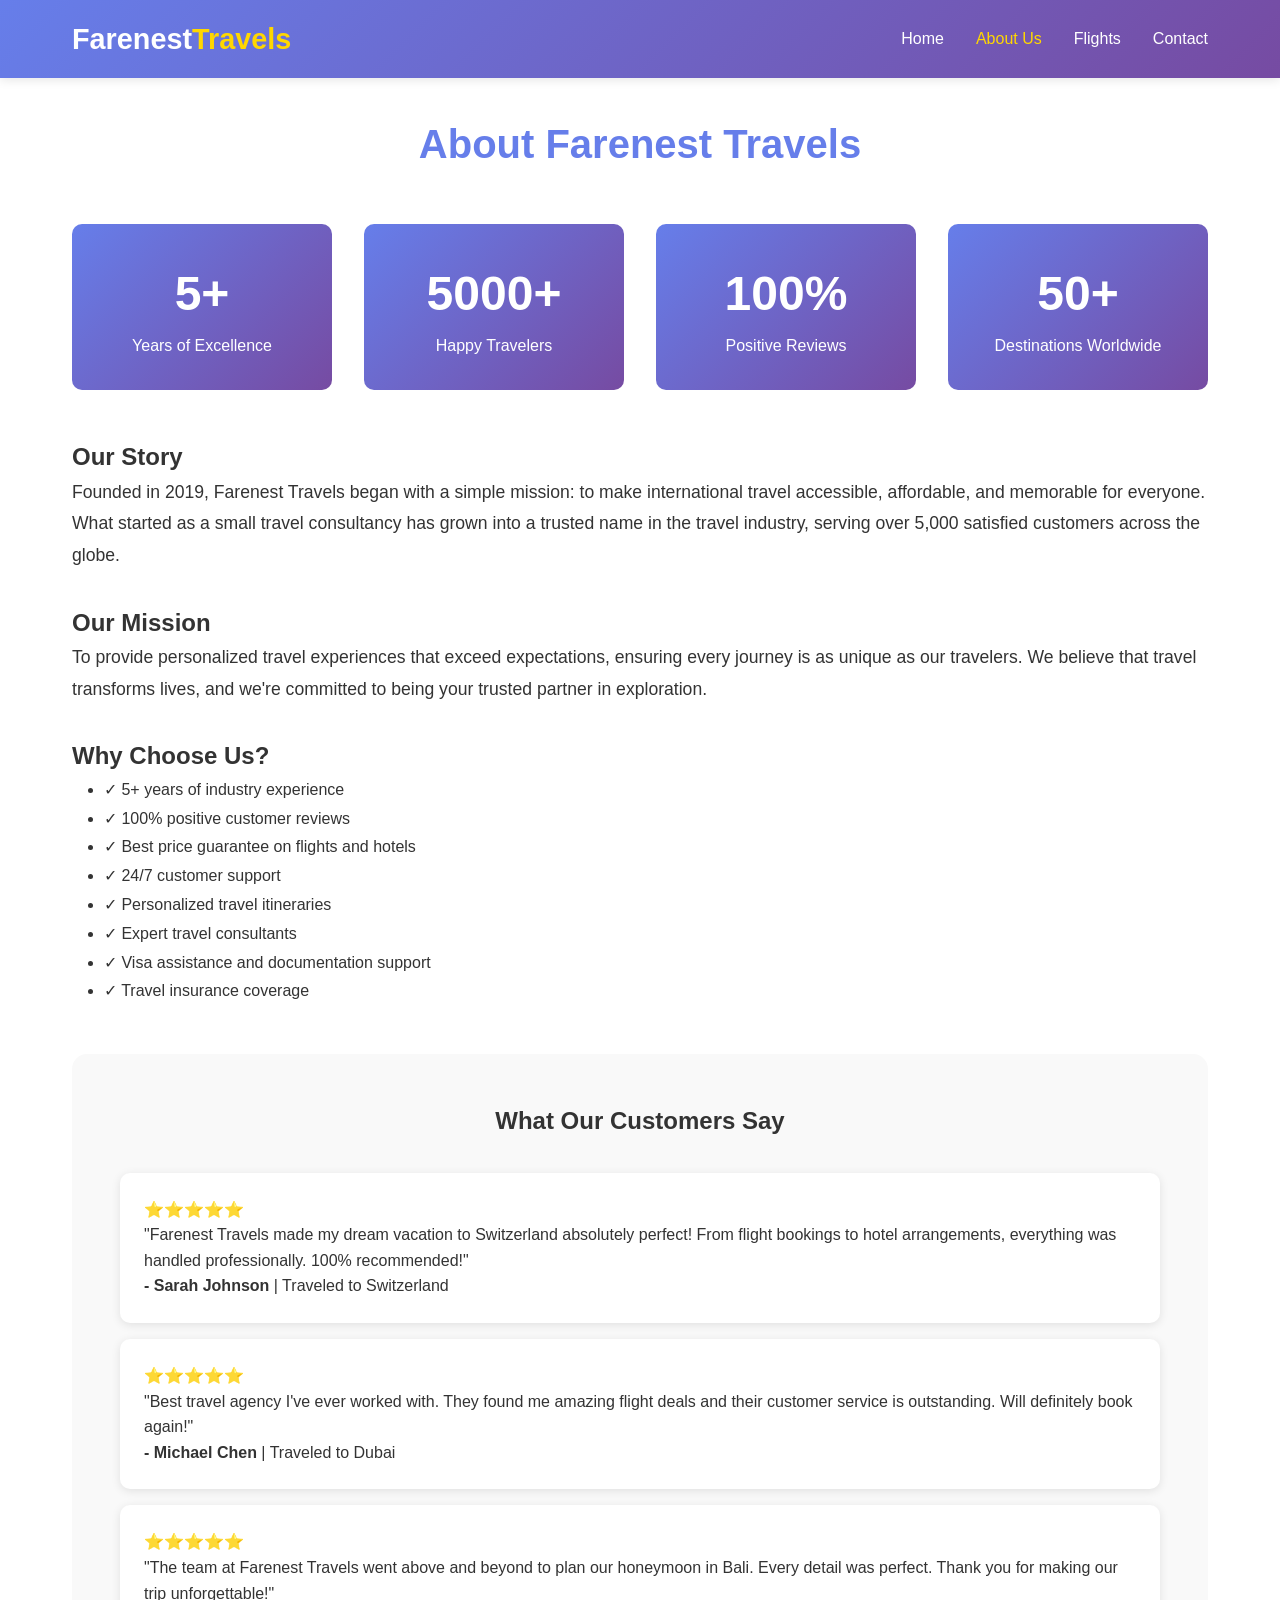
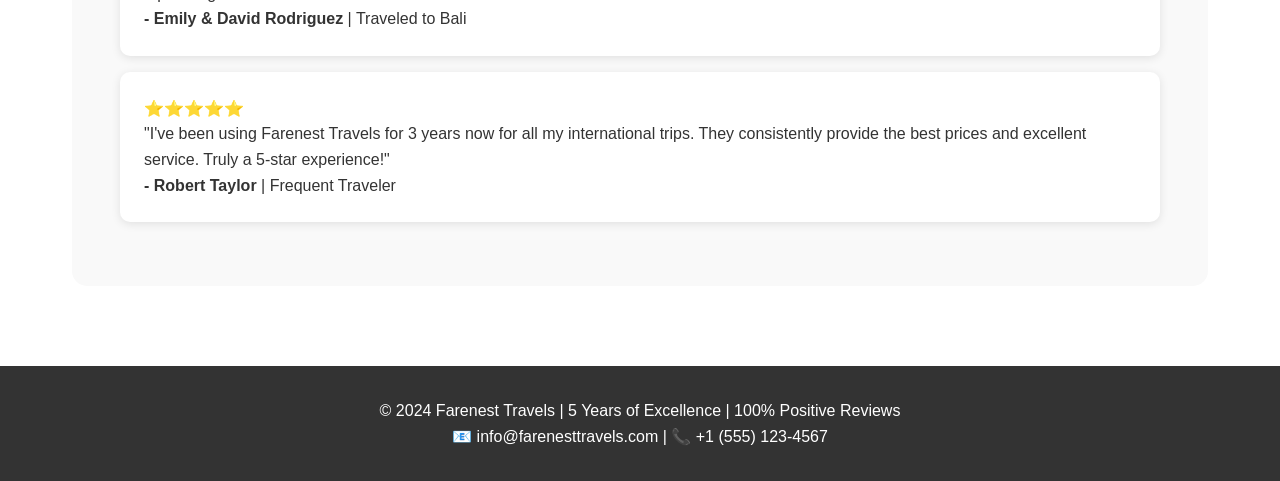
==== about.html @ e2a4bdfa "Add files via upload" ====
<!DOCTYPE html>
<html lang="en">
<head>
    <meta charset="UTF-8">
    <meta name="viewport" content="width=device-width, initial-scale=1.0">
    <title>About Us - Farenest Travels | 5 Years of Excellence</title>
    <link rel="stylesheet" href="style.css">
</head>
<body>
    <nav class="navbar">
        <div class="nav-container">
            <div class="logo">Farenest<span>Travels</span></div>
            <ul class="nav-links">
                <li><a href="index.html">Home</a></li>
                <li><a href="about.html" class="active">About Us</a></li>
                <li><a href="flights.html">Flights</a></li>
                <li><a href="contact.html">Contact</a></li>
            </ul>
        </div>
    </nav>

    <main>
        <section class="about-section">
            <h1 class="section-title">About Farenest Travels</h1>
            
            <div class="stats">
                <div class="stat-card">
                    <div class="stat-number">5+</div>
                    <div>Years of Excellence</div>
                </div>
                <div class="stat-card">
                    <div class="stat-number">5000+</div>
                    <div>Happy Travelers</div>
                </div>
                <div class="stat-card">
                    <div class="stat-number">100%</div>
                    <div>Positive Reviews</div>
                </div>
                <div class="stat-card">
                    <div class="stat-number">50+</div>
                    <div>Destinations Worldwide</div>
                </div>
            </div>

            <div style="margin: 3rem 0;">
                <h2>Our Story</h2>
                <p style="font-size: 1.1rem; line-height: 1.8;">Founded in 2019, Farenest Travels began with a simple mission: to make international travel accessible, affordable, and memorable for everyone. What started as a small travel consultancy has grown into a trusted name in the travel industry, serving over 5,000 satisfied customers across the globe.</p>
                
                <h2 style="margin-top: 2rem;">Our Mission</h2>
                <p style="font-size: 1.1rem; line-height: 1.8;">To provide personalized travel experiences that exceed expectations, ensuring every journey is as unique as our travelers. We believe that travel transforms lives, and we're committed to being your trusted partner in exploration.</p>
                
                <h2 style="margin-top: 2rem;">Why Choose Us?</h2>
                <ul style="margin-left: 2rem; line-height: 1.8;">
                    <li>✓ 5+ years of industry experience</li>
                    <li>✓ 100% positive customer reviews</li>
                    <li>✓ Best price guarantee on flights and hotels</li>
                    <li>✓ 24/7 customer support</li>
                    <li>✓ Personalized travel itineraries</li>
                    <li>✓ Expert travel consultants</li>
                    <li>✓ Visa assistance and documentation support</li>
                    <li>✓ Travel insurance coverage</li>
                </ul>
            </div>

            <div class="reviews">
                <h2 style="text-align: center; margin-bottom: 2rem;">What Our Customers Say</h2>
                <div class="review-card">
                    <p>⭐⭐⭐⭐⭐</p>
                    <p>"Farenest Travels made my dream vacation to Switzerland absolutely perfect! From flight bookings to hotel arrangements, everything was handled professionally. 100% recommended!"</p>
                    <p><strong>- Sarah Johnson</strong> | Traveled to Switzerland</p>
                </div>
                <div class="review-card">
                    <p>⭐⭐⭐⭐⭐</p>
                    <p>"Best travel agency I've ever worked with. They found me amazing flight deals and their customer service is outstanding. Will definitely book again!"</p>
                    <p><strong>- Michael Chen</strong> | Traveled to Dubai</p>
                </div>
                <div class="review-card">
                    <p>⭐⭐⭐⭐⭐</p>
                    <p>"The team at Farenest Travels went above and beyond to plan our honeymoon in Bali. Every detail was perfect. Thank you for making our trip unforgettable!"</p>
                    <p><strong>- Emily & David Rodriguez</strong> | Traveled to Bali</p>
                </div>
                <div class="review-card">
                    <p>⭐⭐⭐⭐⭐</p>
                    <p>"I've been using Farenest Travels for 3 years now for all my international trips. They consistently provide the best prices and excellent service. Truly a 5-star experience!"</p>
                    <p><strong>- Robert Taylor</strong> | Frequent Traveler</p>
                </div>
            </div>
        </section>
    </main>

    <footer>
        <p>&copy; 2024 Farenest Travels | 5 Years of Excellence | 100% Positive Reviews</p>
        <p>📧 info@farenesttravels.com | 📞 +1 (555) 123-4567</p>
    </footer>
</body>
</html>
---- style.css ----
* {
    margin: 0;
    padding: 0;
    box-sizing: border-box;
}

body {
    font-family: 'Segoe UI', Tahoma, Geneva, Verdana, sans-serif;
    line-height: 1.6;
    color: #333;
}

/* Navigation Bar */
.navbar {
    background: linear-gradient(135deg, #667eea 0%, #764ba2 100%);
    padding: 1rem 0;
    position: fixed;
    width: 100%;
    top: 0;
    z-index: 1000;
    box-shadow: 0 2px 10px rgba(0,0,0,0.1);
}

.nav-container {
    max-width: 1200px;
    margin: 0 auto;
    display: flex;
    justify-content: space-between;
    align-items: center;
    padding: 0 2rem;
}

.logo {
    font-size: 1.8rem;
    font-weight: bold;
    color: white;
}

.logo span {
    color: #ffd700;
}

.nav-links {
    display: flex;
    list-style: none;
    gap: 2rem;
}

.nav-links a {
    color: white;
    text-decoration: none;
    font-weight: 500;
    transition: color 0.3s;
}

.nav-links a:hover, .nav-links a.active {
    color: #ffd700;
}

/* Main Content - Add padding for fixed navbar */
main {
    margin-top: 80px;
    min-height: calc(100vh - 80px);
}

/* Buttons */
.btn {
    display: inline-block;
    padding: 0.8rem 1.5rem;
    background: #ffd700;
    color: #333;
    text-decoration: none;
    border-radius: 50px;
    transition: all 0.3s;
    border: none;
    cursor: pointer;
    font-weight: bold;
}

.btn:hover {
    transform: translateY(-3px);
    box-shadow: 0 5px 15px rgba(0,0,0,0.2);
}

.btn-primary {
    background: linear-gradient(135deg, #667eea 0%, #764ba2 100%);
    color: white;
}

/* Hero Section */
.hero {
    height: 500px;
    background: linear-gradient(rgba(0,0,0,0.5), rgba(0,0,0,0.5)), url('https://images.unsplash.com/photo-1469854523086-cc02fe5d8800?ixlib=rb-1.2.1&auto=format&fit=crop&w=1950&q=80');
    background-size: cover;
    background-position: center;
    display: flex;
    align-items: center;
    justify-content: center;
    text-align: center;
    color: white;
}

.hero-content h1 {
    font-size: 3rem;
    margin-bottom: 1rem;
}

.hero-content p {
    font-size: 1.2rem;
    margin-bottom: 2rem;
}

/* Section Titles */
.section-title {
    text-align: center;
    font-size: 2.5rem;
    margin-bottom: 3rem;
    color: #667eea;
}

/* Services Grid */
.services {
    padding: 4rem 2rem;
    max-width: 1200px;
    margin: 0 auto;
}

.services-grid {
    display: grid;
    grid-template-columns: repeat(auto-fit, minmax(250px, 1fr));
    gap: 2rem;
}

.service-card {
    text-align: center;
    padding: 2rem;
    border-radius: 10px;
    box-shadow: 0 5px 20px rgba(0,0,0,0.1);
    transition: transform 0.3s;
}

.service-card:hover {
    transform: translateY(-10px);
}

.service-icon {
    font-size: 3rem;
    margin-bottom: 1rem;
}

.service-card h3 {
    margin-bottom: 1rem;
    color: #764ba2;
}

/* Flight Search Section */
.flight-search {
    background: #f0f0f0;
    padding: 3rem;
    border-radius: 15px;
    margin: 2rem auto;
    max-width: 1000px;
}

.search-form {
    display: grid;
    grid-template-columns: repeat(auto-fit, minmax(200px, 1fr));
    gap: 1rem;
    margin-top: 2rem;
}

.search-form input, .search-form select {
    padding: 0.8rem;
    border: 1px solid #ddd;
    border-radius: 5px;
    font-size: 1rem;
}

/* About Page */
.about-section {
    max-width: 1200px;
    margin: 0 auto;
    padding: 2rem;
}

.stats {
    display: grid;
    grid-template-columns: repeat(auto-fit, minmax(200px, 1fr));
    gap: 2rem;
    margin: 3rem 0;
    text-align: center;
}

.stat-card {
    background: linear-gradient(135deg, #667eea 0%, #764ba2 100%);
    color: white;
    padding: 2rem;
    border-radius: 10px;
}

.stat-number {
    font-size: 3rem;
    font-weight: bold;
}

.reviews {
    background: #f9f9f9;
    padding: 3rem;
    border-radius: 15px;
    margin-top: 3rem;
}

.review-card {
    background: white;
    padding: 1.5rem;
    margin: 1rem 0;
    border-radius: 10px;
    box-shadow: 0 2px 10px rgba(0,0,0,0.1);
}

/* Flights Page */
.flight-results {
    max-width: 1200px;
    margin: 2rem auto;
    padding: 2rem;
}

.flight-card {
    background: white;
    border: 1px solid #ddd;
    border-radius: 10px;
    padding: 1.5rem;
    margin: 1rem 0;
    display: flex;
    justify-content: space-between;
    align-items: center;
    flex-wrap: wrap;
    transition: transform 0.3s;
}

.flight-card:hover {
    transform: translateX(5px);
    box-shadow: 0 5px 15px rgba(0,0,0,0.1);
}

.flight-info {
    flex: 1;
}

.flight-price {
    font-size: 1.5rem;
    color: #667eea;
    font-weight: bold;
}

.book-btn {
    background: #28a745;
    color: white;
    padding: 0.5rem 1.5rem;
    border: none;
    border-radius: 5px;
    cursor: pointer;
}

.book-btn:hover {
    background: #218838;
}

/* Contact Page */
.contact-section {
    max-width: 1200px;
    margin: 0 auto;
    padding: 2rem;
    display: grid;
    grid-template-columns: 1fr 1fr;
    gap: 3rem;
}

.contact-info {
    background: linear-gradient(135deg, #667eea 0%, #764ba2 100%);
    color: white;
    padding: 2rem;
    border-radius: 10px;
}

.contact-details p {
    margin: 1rem 0;
}

.contact-form input, 
.contact-form textarea,
.inquiry-form input,
.inquiry-form textarea {
    width: 100%;
    padding: 1rem;
    margin-bottom: 1rem;
    border: 1px solid #ddd;
    border-radius: 5px;
    font-family: inherit;
}

.contact-form textarea,
.inquiry-form textarea {
    height: 120px;
}

/* Inquiry Section */
.inquiry-section {
    max-width: 1200px;
    margin: 2rem auto;
    padding: 2rem;
    background: #f9f9f9;
    border-radius: 15px;
}

.inquiry-form {
    max-width: 600px;
    margin: 0 auto;
}

/* Footer */
footer {
    background: #333;
    color: white;
    text-align: center;
    padding: 2rem;
    margin-top: 3rem;
}

/* Success Message */
.success-message {
    background: #d4edda;
    color: #155724;
    padding: 1rem;
    border-radius: 5px;
    margin-top: 1rem;
    text-align: center;
}

/* Responsive */
@media (max-width: 768px) {
    .nav-links {
        display: none;
    }
    
    .hero-content h1 {
        font-size: 2rem;
    }
    
    .contact-section {
        grid-template-columns: 1fr;
    }
    
    .flight-card {
        flex-direction: column;
        text-align: center;
        gap: 1rem;
    }
}
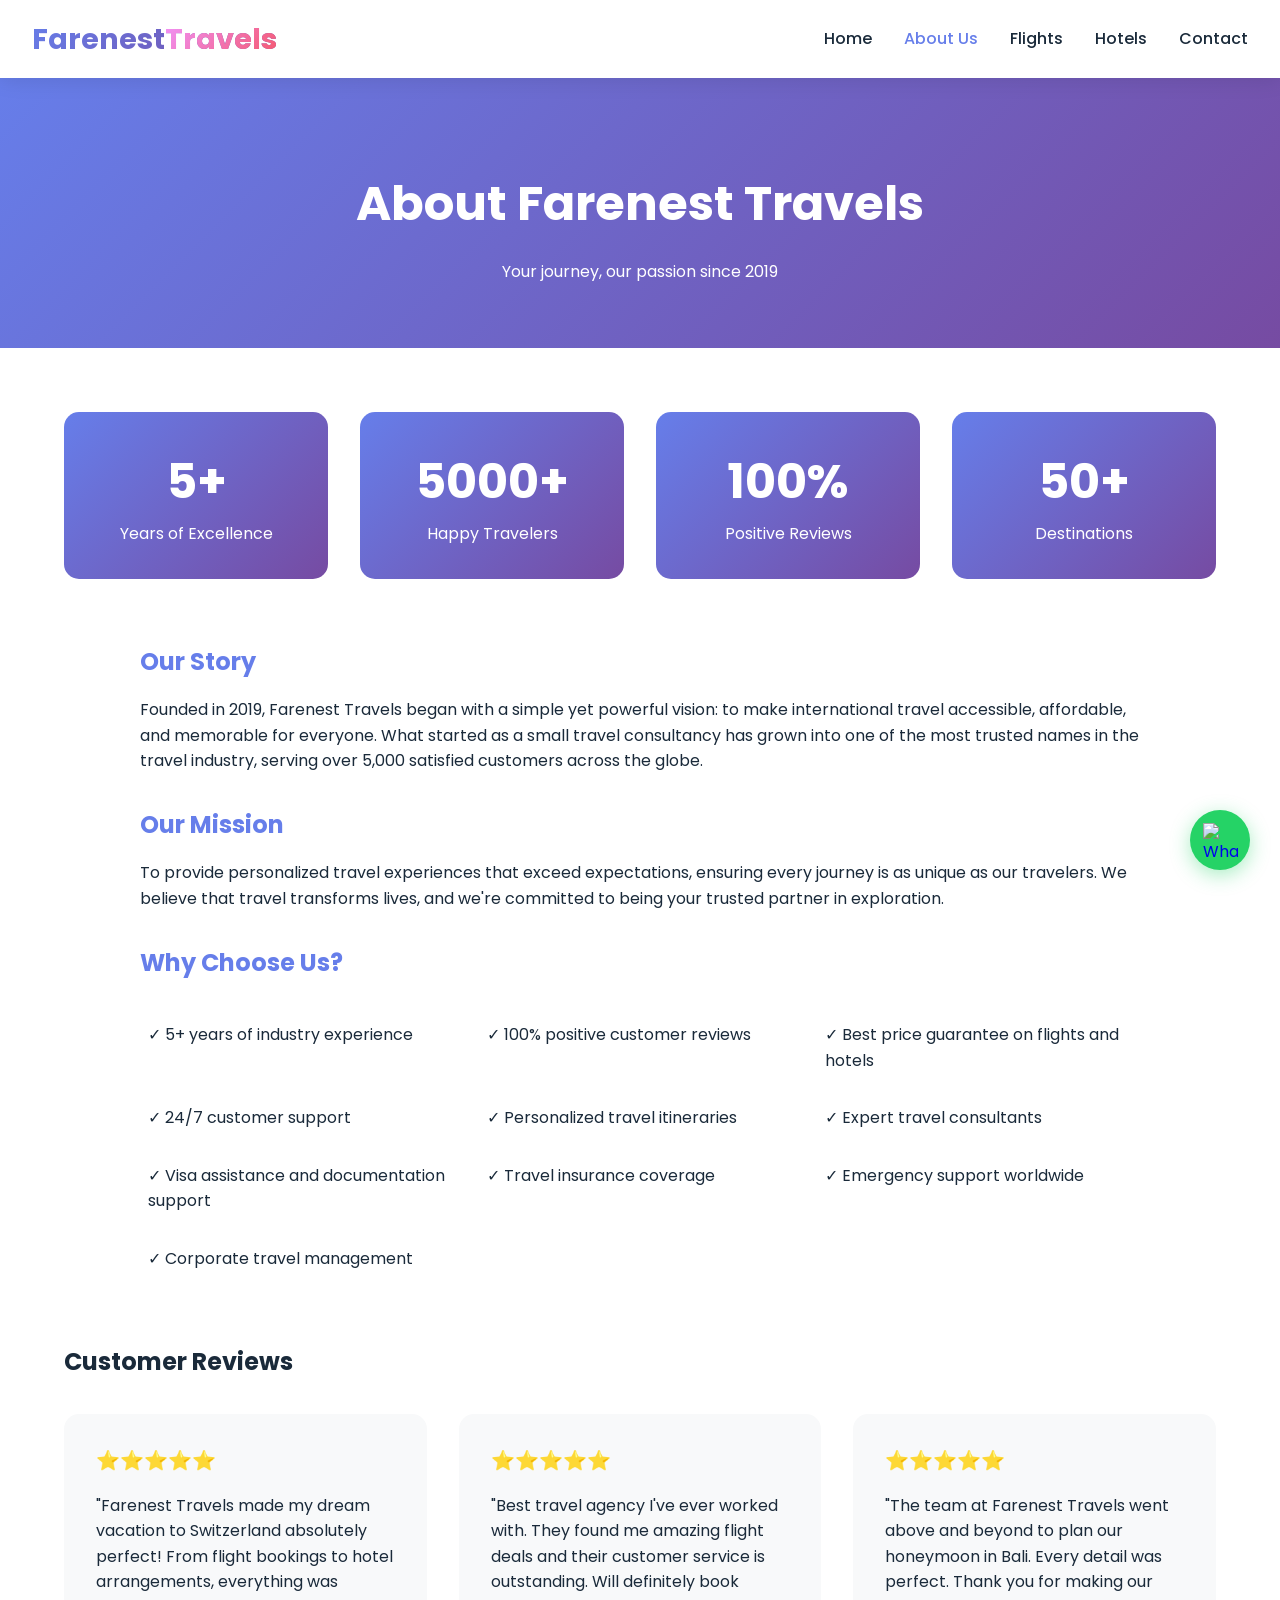
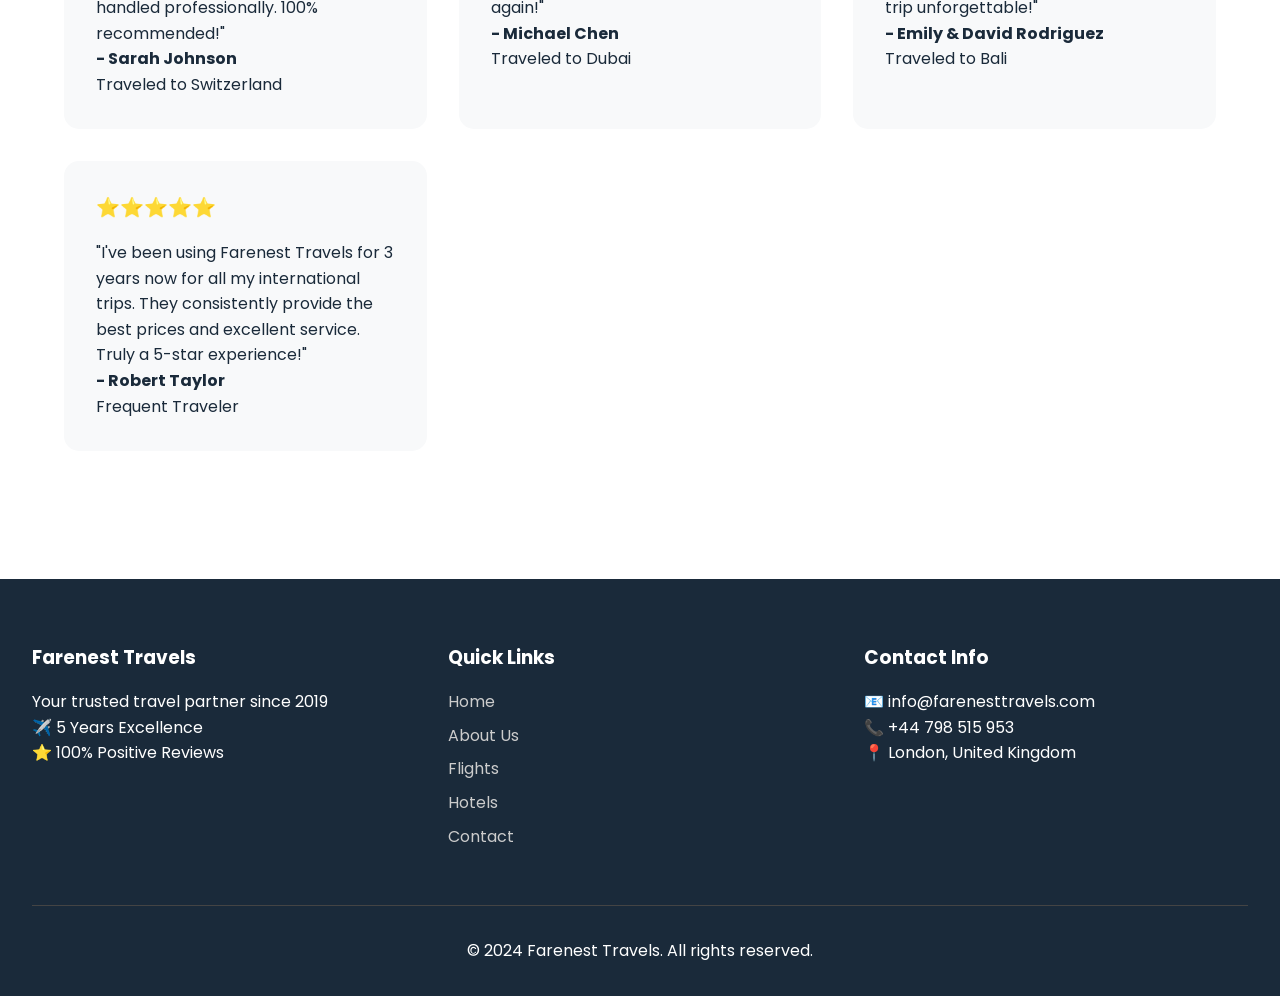
==== commit 1c76694a: "Add files via upload" ====
--- a/about.html
+++ b/about.html
@@ -3,94 +3,139 @@
 <head>
     <meta charset="UTF-8">
     <meta name="viewport" content="width=device-width, initial-scale=1.0">
-    <title>About Us - Farenest Travels | 5 Years of Excellence</title>
+    <title>About Us - Farenest Travels | 5 Years Excellence</title>
     <link rel="stylesheet" href="style.css">
+    <link href="https://fonts.googleapis.com/css2?family=Poppins:wght@300;400;500;600;700;800&display=swap" rel="stylesheet">
 </head>
 <body>
-    <nav class="navbar">
-        <div class="nav-container">
-            <div class="logo">Farenest<span>Travels</span></div>
-            <ul class="nav-links">
-                <li><a href="index.html">Home</a></li>
-                <li><a href="about.html" class="active">About Us</a></li>
-                <li><a href="flights.html">Flights</a></li>
-                <li><a href="contact.html">Contact</a></li>
-            </ul>
+
+<nav class="navbar">
+    <div class="nav-container">
+        <div class="logo">Farenest<span>Travels</span></div>
+        <ul class="nav-links">
+            <li><a href="index.html">Home</a></li>
+            <li><a href="about.html" class="active">About Us</a></li>
+            <li><a href="flights.html">Flights</a></li>
+            <li><a href="hotels.html">Hotels</a></li>
+            <li><a href="contact.html">Contact</a></li>
+        </ul>
+    </div>
+</nav>
+
+<a href="https://wa.me/44798515953" class="whatsapp-float" target="_blank">
+    <div class="whatsapp-btn">
+        <img src="https://upload.wikimedia.org/wikipedia/commons/6/6b/WhatsApp.svg" alt="WhatsApp">
+    </div>
+</a>
+
+<section class="page-header">
+    <h1>About Farenest Travels</h1>
+    <p>Your journey, our passion since 2019</p>
+</section>
+
+<section class="about-content">
+    <div class="container">
+        <div class="stats-grid">
+            <div class="stat-box">
+                <div class="stat-number">5+</div>
+                <div class="stat-label">Years of Excellence</div>
+            </div>
+            <div class="stat-box">
+                <div class="stat-number">5000+</div>
+                <div class="stat-label">Happy Travelers</div>
+            </div>
+            <div class="stat-box">
+                <div class="stat-number">100%</div>
+                <div class="stat-label">Positive Reviews</div>
+            </div>
+            <div class="stat-box">
+                <div class="stat-number">50+</div>
+                <div class="stat-label">Destinations</div>
+            </div>
         </div>
-    </nav>
 
-    <main>
-        <section class="about-section">
-            <h1 class="section-title">About Farenest Travels</h1>
+        <div class="about-story">
+            <h2>Our Story</h2>
+            <p>Founded in 2019, Farenest Travels began with a simple yet powerful vision: to make international travel accessible, affordable, and memorable for everyone. What started as a small travel consultancy has grown into one of the most trusted names in the travel industry, serving over 5,000 satisfied customers across the globe.</p>
             
-            <div class="stats">
-                <div class="stat-card">
-                    <div class="stat-number">5+</div>
-                    <div>Years of Excellence</div>
+            <h2>Our Mission</h2>
+            <p>To provide personalized travel experiences that exceed expectations, ensuring every journey is as unique as our travelers. We believe that travel transforms lives, and we're committed to being your trusted partner in exploration.</p>
+            
+            <h2>Why Choose Us?</h2>
+            <div class="features-list">
+                <div class="feature-item">✓ 5+ years of industry experience</div>
+                <div class="feature-item">✓ 100% positive customer reviews</div>
+                <div class="feature-item">✓ Best price guarantee on flights and hotels</div>
+                <div class="feature-item">✓ 24/7 customer support</div>
+                <div class="feature-item">✓ Personalized travel itineraries</div>
+                <div class="feature-item">✓ Expert travel consultants</div>
+                <div class="feature-item">✓ Visa assistance and documentation support</div>
+                <div class="feature-item">✓ Travel insurance coverage</div>
+                <div class="feature-item">✓ Emergency support worldwide</div>
+                <div class="feature-item">✓ Corporate travel management</div>
+            </div>
+        </div>
+
+        <div class="reviews-section">
+            <h2>Customer Reviews</h2>
+            <div class="reviews-grid">
+                <div class="review-box">
+                    <div class="stars">⭐⭐⭐⭐⭐</div>
+                    <p>"Farenest Travels made my dream vacation to Switzerland absolutely perfect! From flight bookings to hotel arrangements, everything was handled professionally. 100% recommended!"</p>
+                    <h4>- Sarah Johnson</h4>
+                    <p class="review-location">Traveled to Switzerland</p>
                 </div>
-                <div class="stat-card">
-                    <div class="stat-number">5000+</div>
-                    <div>Happy Travelers</div>
+                <div class="review-box">
+                    <div class="stars">⭐⭐⭐⭐⭐</div>
+                    <p>"Best travel agency I've ever worked with. They found me amazing flight deals and their customer service is outstanding. Will definitely book again!"</p>
+                    <h4>- Michael Chen</h4>
+                    <p class="review-location">Traveled to Dubai</p>
                 </div>
-                <div class="stat-card">
-                    <div class="stat-number">100%</div>
-                    <div>Positive Reviews</div>
+                <div class="review-box">
+                    <div class="stars">⭐⭐⭐⭐⭐</div>
+                    <p>"The team at Farenest Travels went above and beyond to plan our honeymoon in Bali. Every detail was perfect. Thank you for making our trip unforgettable!"</p>
+                    <h4>- Emily & David Rodriguez</h4>
+                    <p class="review-location">Traveled to Bali</p>
                 </div>
-                <div class="stat-card">
-                    <div class="stat-number">50+</div>
-                    <div>Destinations Worldwide</div>
+                <div class="review-box">
+                    <div class="stars">⭐⭐⭐⭐⭐</div>
+                    <p>"I've been using Farenest Travels for 3 years now for all my international trips. They consistently provide the best prices and excellent service. Truly a 5-star experience!"</p>
+                    <h4>- Robert Taylor</h4>
+                    <p class="review-location">Frequent Traveler</p>
                 </div>
             </div>
+        </div>
+    </div>
+</section>
 
-            <div style="margin: 3rem 0;">
-                <h2>Our Story</h2>
-                <p style="font-size: 1.1rem; line-height: 1.8;">Founded in 2019, Farenest Travels began with a simple mission: to make international travel accessible, affordable, and memorable for everyone. What started as a small travel consultancy has grown into a trusted name in the travel industry, serving over 5,000 satisfied customers across the globe.</p>
-                
-                <h2 style="margin-top: 2rem;">Our Mission</h2>
-                <p style="font-size: 1.1rem; line-height: 1.8;">To provide personalized travel experiences that exceed expectations, ensuring every journey is as unique as our travelers. We believe that travel transforms lives, and we're committed to being your trusted partner in exploration.</p>
-                
-                <h2 style="margin-top: 2rem;">Why Choose Us?</h2>
-                <ul style="margin-left: 2rem; line-height: 1.8;">
-                    <li>✓ 5+ years of industry experience</li>
-                    <li>✓ 100% positive customer reviews</li>
-                    <li>✓ Best price guarantee on flights and hotels</li>
-                    <li>✓ 24/7 customer support</li>
-                    <li>✓ Personalized travel itineraries</li>
-                    <li>✓ Expert travel consultants</li>
-                    <li>✓ Visa assistance and documentation support</li>
-                    <li>✓ Travel insurance coverage</li>
-                </ul>
-            </div>
+<footer>
+    <div class="footer-content">
+        <div class="footer-section">
+            <h3>Farenest Travels</h3>
+            <p>Your trusted travel partner since 2019</p>
+            <p>✈️ 5 Years Excellence</p>
+            <p>⭐ 100% Positive Reviews</p>
+        </div>
+        <div class="footer-section">
+            <h3>Quick Links</h3>
+            <a href="index.html">Home</a>
+            <a href="about.html">About Us</a>
+            <a href="flights.html">Flights</a>
+            <a href="hotels.html">Hotels</a>
+            <a href="contact.html">Contact</a>
+        </div>
+        <div class="footer-section">
+            <h3>Contact Info</h3>
+            <p>📧 info@farenesttravels.com</p>
+            <p>📞 +44 798 515 953</p>
+            <p>📍 London, United Kingdom</p>
+        </div>
+    </div>
+    <div class="footer-bottom">
+        <p>&copy; 2024 Farenest Travels. All rights reserved.</p>
+    </div>
+</footer>
 
-            <div class="reviews">
-                <h2 style="text-align: center; margin-bottom: 2rem;">What Our Customers Say</h2>
-                <div class="review-card">
-                    <p>⭐⭐⭐⭐⭐</p>
-                    <p>"Farenest Travels made my dream vacation to Switzerland absolutely perfect! From flight bookings to hotel arrangements, everything was handled professionally. 100% recommended!"</p>
-                    <p><strong>- Sarah Johnson</strong> | Traveled to Switzerland</p>
-                </div>
-                <div class="review-card">
-                    <p>⭐⭐⭐⭐⭐</p>
-                    <p>"Best travel agency I've ever worked with. They found me amazing flight deals and their customer service is outstanding. Will definitely book again!"</p>
-                    <p><strong>- Michael Chen</strong> | Traveled to Dubai</p>
-                </div>
-                <div class="review-card">
-                    <p>⭐⭐⭐⭐⭐</p>
-                    <p>"The team at Farenest Travels went above and beyond to plan our honeymoon in Bali. Every detail was perfect. Thank you for making our trip unforgettable!"</p>
-                    <p><strong>- Emily & David Rodriguez</strong> | Traveled to Bali</p>
-                </div>
-                <div class="review-card">
-                    <p>⭐⭐⭐⭐⭐</p>
-                    <p>"I've been using Farenest Travels for 3 years now for all my international trips. They consistently provide the best prices and excellent service. Truly a 5-star experience!"</p>
-                    <p><strong>- Robert Taylor</strong> | Frequent Traveler</p>
-                </div>
-            </div>
-        </section>
-    </main>
-
-    <footer>
-        <p>&copy; 2024 Farenest Travels | 5 Years of Excellence | 100% Positive Reviews</p>
-        <p>📧 info@farenesttravels.com | 📞 +1 (555) 123-4567</p>
-    </footer>
+<script src="script.js"></script>
 </body>
 </html>
--- a/style.css
+++ b/style.css
@@ -5,24 +5,25 @@
 }
 
 body {
-    font-family: 'Segoe UI', Tahoma, Geneva, Verdana, sans-serif;
+    font-family: 'Poppins', sans-serif;
     line-height: 1.6;
-    color: #333;
-}
-
-/* Navigation Bar */
+    color: #1a2a3a;
+    overflow-x: hidden;
+}
+
+/* Navigation */
 .navbar {
-    background: linear-gradient(135deg, #667eea 0%, #764ba2 100%);
+    background: white;
     padding: 1rem 0;
     position: fixed;
     width: 100%;
     top: 0;
     z-index: 1000;
-    box-shadow: 0 2px 10px rgba(0,0,0,0.1);
+    box-shadow: 0 2px 20px rgba(0,0,0,0.1);
 }
 
 .nav-container {
-    max-width: 1200px;
+    max-width: 1400px;
     margin: 0 auto;
     display: flex;
     justify-content: space-between;
@@ -33,11 +34,15 @@
 .logo {
     font-size: 1.8rem;
     font-weight: bold;
-    color: white;
+    background: linear-gradient(135deg, #667eea 0%, #764ba2 100%);
+    -webkit-background-clip: text;
+    -webkit-text-fill-color: transparent;
 }
 
 .logo span {
-    color: #ffd700;
+    background: linear-gradient(135deg, #f093fb 0%, #f5576c 100%);
+    -webkit-background-clip: text;
+    -webkit-text-fill-color: transparent;
 }
 
 .nav-links {
@@ -47,155 +52,337 @@
 }
 
 .nav-links a {
-    color: white;
+    color: #1a2a3a;
     text-decoration: none;
     font-weight: 500;
     transition: color 0.3s;
 }
 
-.nav-links a:hover, .nav-links a.active {
+.nav-links a:hover,
+.nav-links a.active {
+    color: #667eea;
+}
+
+/* WhatsApp Button */
+.whatsapp-float {
+    position: fixed;
+    bottom: 30px;
+    right: 30px;
+    z-index: 1000;
+    animation: pulse 2s infinite;
+}
+
+.whatsapp-btn {
+    background: #25D366;
+    width: 60px;
+    height: 60px;
+    border-radius: 50%;
+    display: flex;
+    align-items: center;
+    justify-content: center;
+    box-shadow: 0 5px 20px rgba(37, 211, 102, 0.4);
+    transition: transform 0.3s;
+}
+
+.whatsapp-btn:hover {
+    transform: scale(1.1);
+}
+
+.whatsapp-btn img {
+    width: 35px;
+    height: 35px;
+}
+
+@keyframes pulse {
+    0% { transform: scale(1); }
+    50% { transform: scale(1.05); }
+    100% { transform: scale(1); }
+}
+
+/* Hero Section */
+.hero {
+    height: 90vh;
+    background: linear-gradient(rgba(0,0,0,0.5), rgba(0,0,0,0.5)), url('https://images.unsplash.com/photo-1436491865332-7a61a109cc05?w=1600');
+    background-size: cover;
+    background-position: center;
+    display: flex;
+    align-items: center;
+    justify-content: center;
+    text-align: center;
+    color: white;
+    margin-top: 70px;
+}
+
+.hero-content h1 {
+    font-size: 3.5rem;
+    margin-bottom: 1rem;
+}
+
+.hero-content h1 span {
     color: #ffd700;
 }
 
-/* Main Content - Add padding for fixed navbar */
-main {
-    margin-top: 80px;
-    min-height: calc(100vh - 80px);
+.hero-content p {
+    font-size: 1.2rem;
+    margin-bottom: 2rem;
 }
 
 /* Buttons */
 .btn {
     display: inline-block;
-    padding: 0.8rem 1.5rem;
-    background: #ffd700;
-    color: #333;
+    padding: 1rem 2rem;
+    background: linear-gradient(135deg, #667eea 0%, #764ba2 100%);
+    color: white;
     text-decoration: none;
     border-radius: 50px;
     transition: all 0.3s;
     border: none;
     cursor: pointer;
-    font-weight: bold;
-}
-
-.btn:hover {
-    transform: translateY(-3px);
-    box-shadow: 0 5px 15px rgba(0,0,0,0.2);
+    font-weight: 600;
+    margin: 0 0.5rem;
+}
+
+.btn-outline {
+    background: transparent;
+    border: 2px solid white;
+}
+
+.btn-outline:hover {
+    background: white;
+    color: #667eea;
 }
 
 .btn-primary {
     background: linear-gradient(135deg, #667eea 0%, #764ba2 100%);
-    color: white;
-}
-
-/* Hero Section */
-.hero {
-    height: 500px;
-    background: linear-gradient(rgba(0,0,0,0.5), rgba(0,0,0,0.5)), url('https://images.unsplash.com/photo-1469854523086-cc02fe5d8800?ixlib=rb-1.2.1&auto=format&fit=crop&w=1950&q=80');
-    background-size: cover;
-    background-position: center;
-    display: flex;
-    align-items: center;
+}
+
+/* Container */
+.container {
+    max-width: 1400px;
+    margin: 0 auto;
+    padding: 0 2rem;
+}
+
+/* Quick Search */
+.quick-search {
+    padding: 4rem 2rem;
+    background: #f8f9fa;
+    text-align: center;
+}
+
+.quick-search h2 {
+    font-size: 2rem;
+    margin-bottom: 1rem;
+}
+
+.search-box {
+    max-width: 800px;
+    margin: 2rem auto;
+    display: flex;
+    gap: 1rem;
+    flex-wrap: wrap;
     justify-content: center;
-    text-align: center;
-    color: white;
-}
-
-.hero-content h1 {
-    font-size: 3rem;
-    margin-bottom: 1rem;
-}
-
-.hero-content p {
-    font-size: 1.2rem;
-    margin-bottom: 2rem;
-}
-
-/* Section Titles */
+}
+
+.search-box input,
+.search-box button {
+    padding: 1rem;
+    border: 1px solid #ddd;
+    border-radius: 10px;
+    font-size: 1rem;
+}
+
+.search-box input {
+    flex: 1;
+    min-width: 200px;
+}
+
+/* Popular Destinations */
+.popular-destinations {
+    padding: 4rem 2rem;
+}
+
 .section-title {
     text-align: center;
     font-size: 2.5rem;
     margin-bottom: 3rem;
-    color: #667eea;
-}
-
-/* Services Grid */
-.services {
-    padding: 4rem 2rem;
-    max-width: 1200px;
-    margin: 0 auto;
-}
-
-.services-grid {
+    color: #1a2a3a;
+}
+
+.destinations-grid {
+    display: grid;
+    grid-template-columns: repeat(auto-fit, minmax(350px, 1fr));
+    gap: 2rem;
+}
+
+.destination-card {
+    position: relative;
+    border-radius: 15px;
+    overflow: hidden;
+    height: 400px;
+    cursor: pointer;
+}
+
+.destination-card img {
+    width: 100%;
+    height: 100%;
+    object-fit: cover;
+    transition: transform 0.5s;
+}
+
+.destination-card:hover img {
+    transform: scale(1.1);
+}
+
+.destination-info {
+    position: absolute;
+    bottom: 0;
+    left: 0;
+    right: 0;
+    background: linear-gradient(transparent, rgba(0,0,0,0.8));
+    padding: 2rem;
+    color: white;
+}
+
+.destination-info h3 {
+    font-size: 1.5rem;
+    margin-bottom: 0.5rem;
+}
+
+.destination-info .price {
+    display: inline-block;
+    background: #ffd700;
+    color: #333;
+    padding: 0.3rem 1rem;
+    border-radius: 20px;
+    margin-top: 0.5rem;
+}
+
+/* Airlines */
+.airlines {
+    padding: 4rem 2rem;
+    background: #f8f9fa;
+}
+
+.airlines-grid {
+    display: grid;
+    grid-template-columns: repeat(auto-fit, minmax(150px, 1fr));
+    gap: 2rem;
+    text-align: center;
+}
+
+.airline-card {
+    background: white;
+    padding: 1.5rem;
+    border-radius: 10px;
+    transition: all 0.3s;
+}
+
+.airline-card:hover {
+    transform: translateY(-5px);
+    box-shadow: 0 10px 20px rgba(0,0,0,0.1);
+}
+
+.airline-card img {
+    width: 80px;
+    height: 80px;
+    object-fit: contain;
+    margin-bottom: 1rem;
+}
+
+/* Team Section */
+.team {
+    padding: 4rem 2rem;
+}
+
+.team-grid {
     display: grid;
     grid-template-columns: repeat(auto-fit, minmax(250px, 1fr));
     gap: 2rem;
-}
-
-.service-card {
-    text-align: center;
+    text-align: center;
+}
+
+.team-card {
+    background: white;
     padding: 2rem;
-    border-radius: 10px;
+    border-radius: 15px;
     box-shadow: 0 5px 20px rgba(0,0,0,0.1);
-    transition: transform 0.3s;
-}
-
-.service-card:hover {
+    transition: all 0.3s;
+}
+
+.team-card:hover {
     transform: translateY(-10px);
 }
 
-.service-icon {
+.team-card img {
+    width: 150px;
+    height: 150px;
+    border-radius: 50%;
+    object-fit: cover;
+    margin-bottom: 1rem;
+}
+
+/* Testimonials */
+.testimonials {
+    padding: 4rem 2rem;
+    background: linear-gradient(135deg, #667eea 0%, #764ba2 100%);
+    color: white;
+}
+
+.testimonials .section-title {
+    color: white;
+}
+
+.testimonials-grid {
+    display: grid;
+    grid-template-columns: repeat(auto-fit, minmax(300px, 1fr));
+    gap: 2rem;
+}
+
+.testimonial-card {
+    background: rgba(255,255,255,0.1);
+    padding: 2rem;
+    border-radius: 15px;
+    backdrop-filter: blur(10px);
+}
+
+.testimonial-card .stars {
+    font-size: 1.5rem;
+    margin-bottom: 1rem;
+}
+
+/* Page Header */
+.page-header {
+    background: linear-gradient(135deg, #667eea 0%, #764ba2 100%);
+    color: white;
+    text-align: center;
+    padding: 6rem 2rem 4rem;
+    margin-top: 70px;
+}
+
+.page-header h1 {
     font-size: 3rem;
     margin-bottom: 1rem;
 }
 
-.service-card h3 {
-    margin-bottom: 1rem;
-    color: #764ba2;
-}
-
-/* Flight Search Section */
-.flight-search {
-    background: #f0f0f0;
-    padding: 3rem;
+/* About Page */
+.about-content {
+    padding: 4rem 2rem;
+}
+
+.stats-grid {
+    display: grid;
+    grid-template-columns: repeat(auto-fit, minmax(200px, 1fr));
+    gap: 2rem;
+    margin-bottom: 4rem;
+}
+
+.stat-box {
+    text-align: center;
+    background: linear-gradient(135deg, #667eea 0%, #764ba2 100%);
+    color: white;
+    padding: 2rem;
     border-radius: 15px;
-    margin: 2rem auto;
-    max-width: 1000px;
-}
-
-.search-form {
-    display: grid;
-    grid-template-columns: repeat(auto-fit, minmax(200px, 1fr));
-    gap: 1rem;
-    margin-top: 2rem;
-}
-
-.search-form input, .search-form select {
-    padding: 0.8rem;
-    border: 1px solid #ddd;
-    border-radius: 5px;
-    font-size: 1rem;
-}
-
-/* About Page */
-.about-section {
-    max-width: 1200px;
-    margin: 0 auto;
-    padding: 2rem;
-}
-
-.stats {
-    display: grid;
-    grid-template-columns: repeat(auto-fit, minmax(200px, 1fr));
-    gap: 2rem;
-    margin: 3rem 0;
-    text-align: center;
-}
-
-.stat-card {
-    background: linear-gradient(135deg, #667eea 0%, #764ba2 100%);
-    color: white;
-    padding: 2rem;
-    border-radius: 10px;
 }
 
 .stat-number {
@@ -203,43 +390,113 @@
     font-weight: bold;
 }
 
-.reviews {
-    background: #f9f9f9;
-    padding: 3rem;
+.about-story {
+    max-width: 1000px;
+    margin: 0 auto;
+}
+
+.about-story h2 {
+    margin: 2rem 0 1rem;
+    color: #667eea;
+}
+
+.features-list {
+    display: grid;
+    grid-template-columns: repeat(auto-fit, minmax(250px, 1fr));
+    gap: 1rem;
+    margin: 2rem 0;
+}
+
+.feature-item {
+    padding: 0.5rem;
+}
+
+.reviews-section {
+    margin-top: 4rem;
+}
+
+.reviews-grid {
+    display: grid;
+    grid-template-columns: repeat(auto-fit, minmax(350px, 1fr));
+    gap: 2rem;
+    margin-top: 2rem;
+}
+
+.review-box {
+    background: #f8f9fa;
+    padding: 2rem;
     border-radius: 15px;
-    margin-top: 3rem;
-}
-
-.review-card {
+}
+
+.review-box .stars {
+    color: #ffc107;
+    font-size: 1.2rem;
+    margin-bottom: 1rem;
+}
+
+/* Flight Search Section */
+.flight-search-section {
+    padding: 4rem 2rem;
+    background: #f8f9fa;
+}
+
+.flight-search-card {
     background: white;
-    padding: 1.5rem;
-    margin: 1rem 0;
+    padding: 2rem;
+    border-radius: 20px;
+    box-shadow: 0 10px 30px rgba(0,0,0,0.1);
+    max-width: 1000px;
+    margin: 0 auto;
+}
+
+.search-form {
+    display: grid;
+    grid-template-columns: repeat(auto-fit, minmax(200px, 1fr));
+    gap: 1rem;
+    margin: 2rem 0;
+}
+
+.form-group {
+    display: flex;
+    flex-direction: column;
+}
+
+.form-group label {
+    font-weight: 600;
+    margin-bottom: 0.5rem;
+    color: #666;
+}
+
+.form-group input,
+.form-group select,
+.form-group textarea {
+    padding: 0.8rem;
+    border: 1px solid #ddd;
     border-radius: 10px;
-    box-shadow: 0 2px 10px rgba(0,0,0,0.1);
-}
-
-/* Flights Page */
+    font-size: 1rem;
+    font-family: inherit;
+}
+
+.search-btn {
+    width: 100%;
+    padding: 1rem;
+    font-size: 1.1rem;
+}
+
 .flight-results {
-    max-width: 1200px;
+    max-width: 1000px;
     margin: 2rem auto;
-    padding: 2rem;
 }
 
 .flight-card {
     background: white;
-    border: 1px solid #ddd;
-    border-radius: 10px;
+    border-radius: 15px;
     padding: 1.5rem;
     margin: 1rem 0;
     display: flex;
     justify-content: space-between;
     align-items: center;
     flex-wrap: wrap;
-    transition: transform 0.3s;
-}
-
-.flight-card:hover {
-    transform: translateX(5px);
     box-shadow: 0 5px 15px rgba(0,0,0,0.1);
 }
 
@@ -247,94 +504,196 @@
     flex: 1;
 }
 
+.flight-airline {
+    display: flex;
+    align-items: center;
+    gap: 1rem;
+    margin-bottom: 0.5rem;
+}
+
+.flight-airline img {
+    width: 40px;
+    height: 40px;
+}
+
 .flight-price {
+    font-size: 1.8rem;
+    color: #f5576c;
+    font-weight: bold;
+}
+
+.book-flight-btn,
+.book-hotel-btn {
+    background: linear-gradient(135deg, #667eea 0%, #764ba2 100%);
+    color: white;
+    padding: 0.8rem 1.5rem;
+    border: none;
+    border-radius: 10px;
+    cursor: pointer;
+    font-weight: 600;
+    transition: all 0.3s;
+}
+
+.book-flight-btn:hover,
+.book-hotel-btn:hover {
+    transform: translateY(-2px);
+    box-shadow: 0 5px 15px rgba(102,126,234,0.4);
+}
+
+/* Hotels Page */
+.hotels-section {
+    padding: 4rem 2rem;
+}
+
+.hotel-filters {
+    max-width: 800px;
+    margin: 0 auto 2rem;
+    display: flex;
+    gap: 1rem;
+}
+
+.hotel-filters input,
+.hotel-filters select {
+    flex: 1;
+    padding: 0.8rem;
+    border: 1px solid #ddd;
+    border-radius: 10px;
+    font-size: 1rem;
+}
+
+.hotels-grid {
+    display: grid;
+    grid-template-columns: repeat(auto-fit, minmax(350px, 1fr));
+    gap: 2rem;
+}
+
+.hotel-card {
+    background: white;
+    border-radius: 15px;
+    overflow: hidden;
+    box-shadow: 0 5px 20px rgba(0,0,0,0.1);
+    transition: all 0.3s;
+}
+
+.hotel-card:hover {
+    transform: translateY(-10px);
+}
+
+.hotel-card img {
+    width: 100%;
+    height: 250px;
+    object-fit: cover;
+}
+
+.hotel-info {
+    padding: 1.5rem;
+}
+
+.hotel-name {
+    font-size: 1.3rem;
+    font-weight: bold;
+    margin-bottom: 0.5rem;
+}
+
+.hotel-location {
+    color: #666;
+    margin-bottom: 0.5rem;
+}
+
+.hotel-price {
     font-size: 1.5rem;
-    color: #667eea;
+    color: #f5576c;
     font-weight: bold;
-}
-
-.book-btn {
-    background: #28a745;
-    color: white;
-    padding: 0.5rem 1.5rem;
-    border: none;
-    border-radius: 5px;
-    cursor: pointer;
-}
-
-.book-btn:hover {
-    background: #218838;
+    margin: 1rem 0;
+}
+
+.hotel-rating {
+    color: #ffc107;
+    margin-bottom: 1rem;
 }
 
 /* Contact Page */
 .contact-section {
-    max-width: 1200px;
-    margin: 0 auto;
+    padding: 4rem 2rem;
+}
+
+.contact-grid {
+    display: grid;
+    grid-template-columns: repeat(auto-fit, minmax(400px, 1fr));
+    gap: 3rem;
+}
+
+.contact-info-card,
+.inquiry-form-card {
+    background: white;
     padding: 2rem;
-    display: grid;
-    grid-template-columns: 1fr 1fr;
-    gap: 3rem;
-}
-
-.contact-info {
-    background: linear-gradient(135deg, #667eea 0%, #764ba2 100%);
-    color: white;
-    padding: 2rem;
-    border-radius: 10px;
-}
-
-.contact-details p {
-    margin: 1rem 0;
-}
-
-.contact-form input, 
-.contact-form textarea,
-.inquiry-form input,
-.inquiry-form textarea {
-    width: 100%;
-    padding: 1rem;
-    margin-bottom: 1rem;
-    border: 1px solid #ddd;
-    border-radius: 5px;
-    font-family: inherit;
-}
-
-.contact-form textarea,
-.inquiry-form textarea {
-    height: 120px;
-}
-
-/* Inquiry Section */
-.inquiry-section {
-    max-width: 1200px;
-    margin: 2rem auto;
-    padding: 2rem;
-    background: #f9f9f9;
-    border-radius: 15px;
-}
-
-.inquiry-form {
-    max-width: 600px;
-    margin: 0 auto;
-}
-
-/* Footer */
-footer {
-    background: #333;
-    color: white;
-    text-align: center;
-    padding: 2rem;
-    margin-top: 3rem;
-}
-
-/* Success Message */
+    border-radius: 20px;
+    box-shadow: 0 10px 30px rgba(0,0,0,0.1);
+}
+
+.contact-detail {
+    display: flex;
+    gap: 1rem;
+    margin: 1.5rem 0;
+    align-items: center;
+}
+
+.contact-icon {
+    font-size: 2rem;
+    width: 50px;
+    height: 50px;
+    background: #f8f9fa;
+    border-radius: 50%;
+    display: flex;
+    align-items: center;
+    justify-content: center;
+}
+
 .success-message {
     background: #d4edda;
     color: #155724;
     padding: 1rem;
-    border-radius: 5px;
+    border-radius: 10px;
     margin-top: 1rem;
     text-align: center;
+}
+
+/* Footer */
+footer {
+    background: #1a2a3a;
+    color: white;
+    padding: 4rem 2rem 2rem;
+    margin-top: 4rem;
+}
+
+.footer-content {
+    max-width: 1400px;
+    margin: 0 auto;
+    display: grid;
+    grid-template-columns: repeat(auto-fit, minmax(250px, 1fr));
+    gap: 2rem;
+}
+
+.footer-section h3 {
+    margin-bottom: 1rem;
+}
+
+.footer-section a {
+    color: #ccc;
+    text-decoration: none;
+    display: block;
+    margin: 0.5rem 0;
+}
+
+.footer-section a:hover {
+    color: white;
+}
+
+.footer-bottom {
+    text-align: center;
+    margin-top: 3rem;
+    padding-top: 2rem;
+    border-top: 1px solid #444;
 }
 
 /* Responsive */
@@ -347,7 +706,17 @@
         font-size: 2rem;
     }
     
-    .contact-section {
+    .section-title {
+        font-size: 2rem;
+    }
+    
+    .destinations-grid,
+    .hotels-grid,
+    .reviews-grid {
+        grid-template-columns: 1fr;
+    }
+    
+    .contact-grid {
         grid-template-columns: 1fr;
     }
     
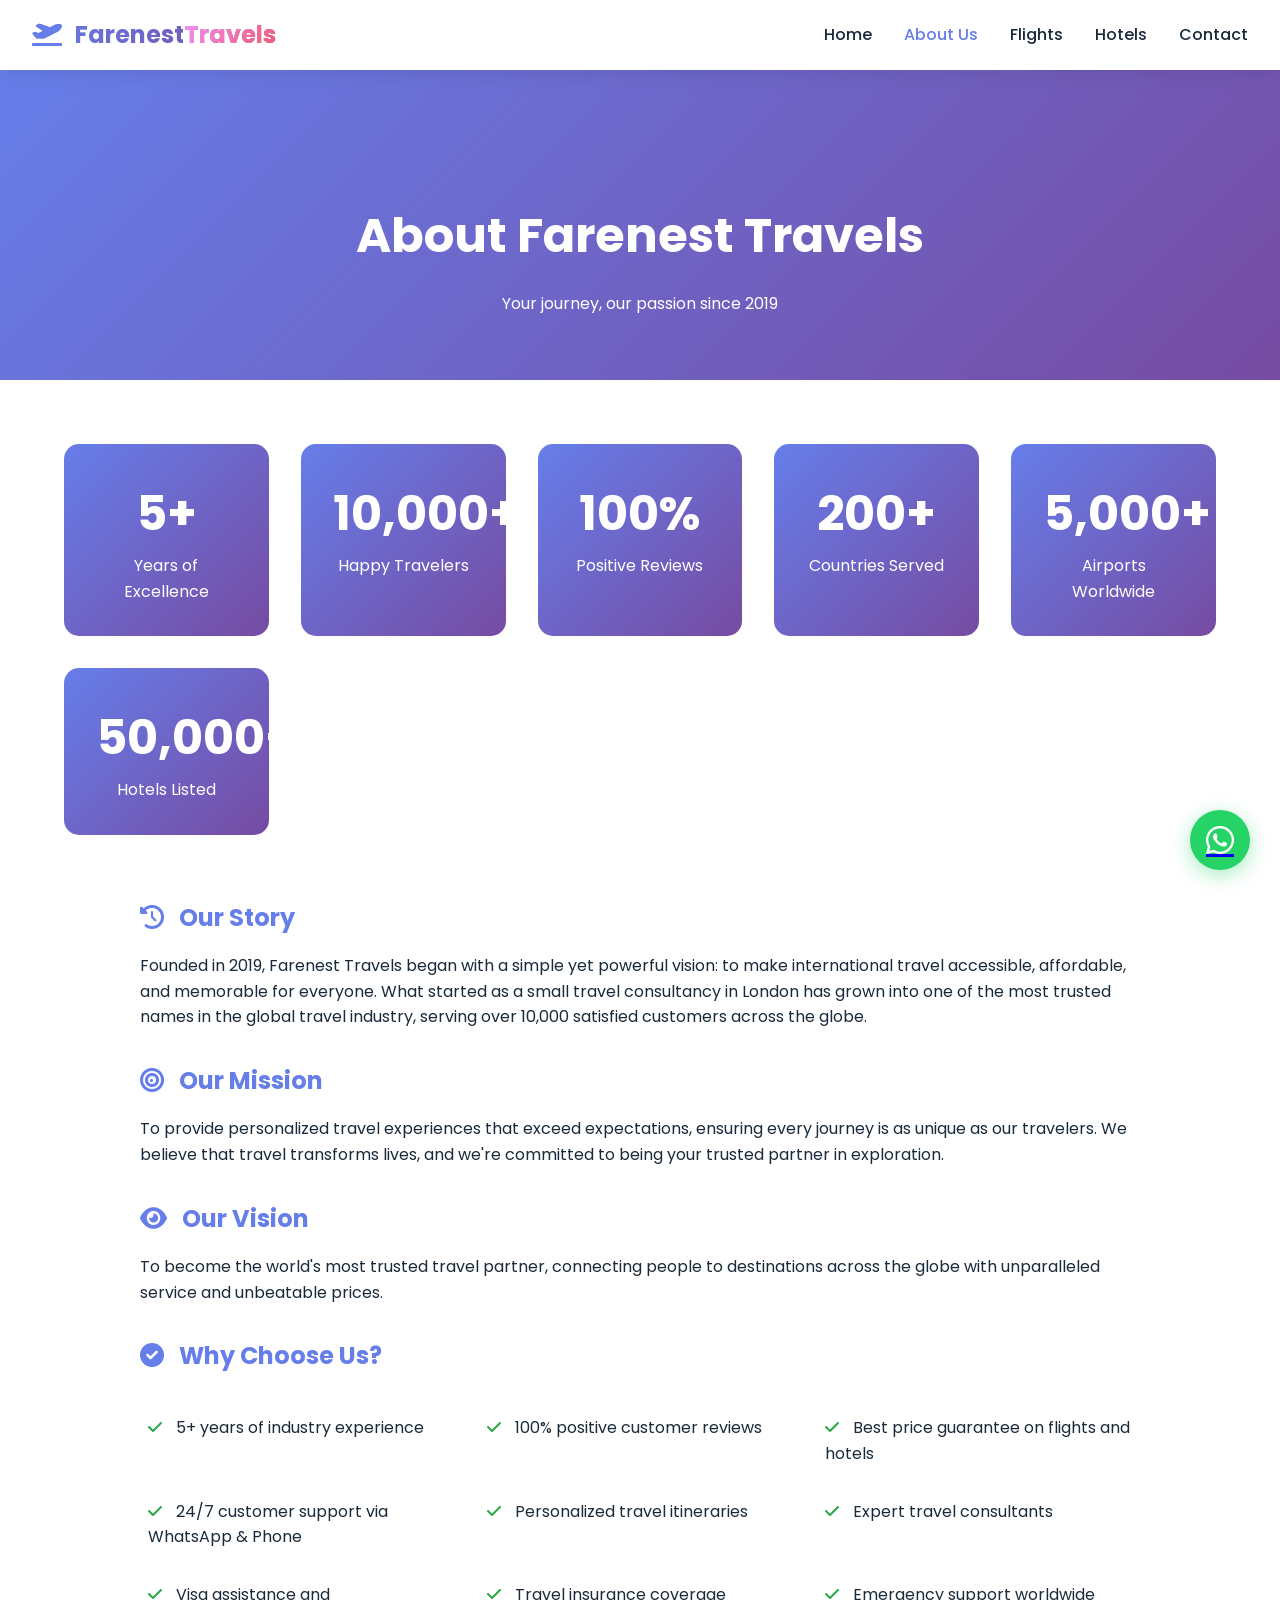
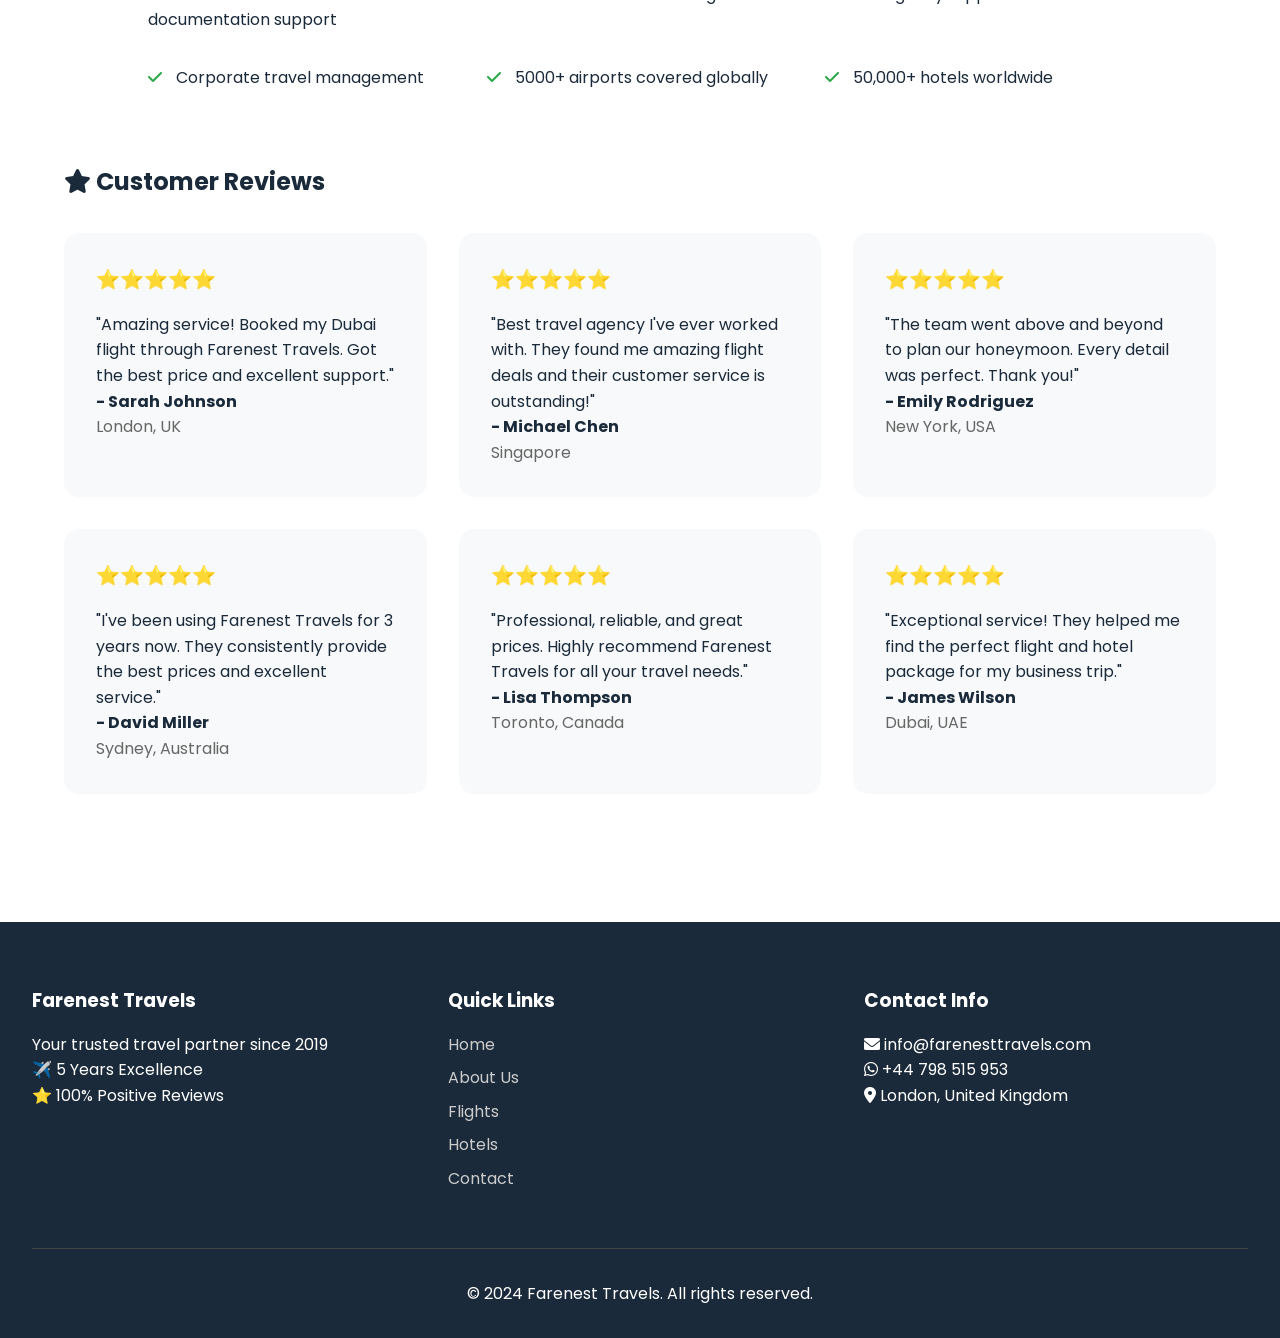
==== commit ba32f8b9: "Update about.html" ====
--- a/about.html
+++ b/about.html
@@ -6,12 +6,16 @@
     <title>About Us - Farenest Travels | 5 Years Excellence</title>
     <link rel="stylesheet" href="style.css">
     <link href="https://fonts.googleapis.com/css2?family=Poppins:wght@300;400;500;600;700;800&display=swap" rel="stylesheet">
+    <link rel="stylesheet" href="https://cdnjs.cloudflare.com/ajax/libs/font-awesome/6.0.0/css/all.min.css">
 </head>
 <body>
 
 <nav class="navbar">
     <div class="nav-container">
-        <div class="logo">Farenest<span>Travels</span></div>
+        <div class="logo">
+            <i class="fas fa-plane-departure"></i>
+            Farenest<span>Travels</span>
+        </div>
         <ul class="nav-links">
             <li><a href="index.html">Home</a></li>
             <li><a href="about.html" class="active">About Us</a></li>
@@ -24,7 +28,7 @@
 
 <a href="https://wa.me/44798515953" class="whatsapp-float" target="_blank">
     <div class="whatsapp-btn">
-        <img src="https://upload.wikimedia.org/wikipedia/commons/6/6b/WhatsApp.svg" alt="WhatsApp">
+        <i class="fab fa-whatsapp"></i>
     </div>
 </a>
 
@@ -41,7 +45,7 @@
                 <div class="stat-label">Years of Excellence</div>
             </div>
             <div class="stat-box">
-                <div class="stat-number">5000+</div>
+                <div class="stat-number">10,000+</div>
                 <div class="stat-label">Happy Travelers</div>
             </div>
             <div class="stat-box">
@@ -49,61 +53,49 @@
                 <div class="stat-label">Positive Reviews</div>
             </div>
             <div class="stat-box">
-                <div class="stat-number">50+</div>
-                <div class="stat-label">Destinations</div>
+                <div class="stat-number">200+</div>
+                <div class="stat-label">Countries Served</div>
+            </div>
+            <div class="stat-box">
+                <div class="stat-number">5,000+</div>
+                <div class="stat-label">Airports Worldwide</div>
+            </div>
+            <div class="stat-box">
+                <div class="stat-number">50,000+</div>
+                <div class="stat-label">Hotels Listed</div>
             </div>
         </div>
 
         <div class="about-story">
-            <h2>Our Story</h2>
-            <p>Founded in 2019, Farenest Travels began with a simple yet powerful vision: to make international travel accessible, affordable, and memorable for everyone. What started as a small travel consultancy has grown into one of the most trusted names in the travel industry, serving over 5,000 satisfied customers across the globe.</p>
+            <h2><i class="fas fa-history"></i> Our Story</h2>
+            <p>Founded in 2019, Farenest Travels began with a simple yet powerful vision: to make international travel accessible, affordable, and memorable for everyone. What started as a small travel consultancy in London has grown into one of the most trusted names in the global travel industry, serving over 10,000 satisfied customers across the globe.</p>
             
-            <h2>Our Mission</h2>
+            <h2><i class="fas fa-bullseye"></i> Our Mission</h2>
             <p>To provide personalized travel experiences that exceed expectations, ensuring every journey is as unique as our travelers. We believe that travel transforms lives, and we're committed to being your trusted partner in exploration.</p>
             
-            <h2>Why Choose Us?</h2>
+            <h2><i class="fas fa-eye"></i> Our Vision</h2>
+            <p>To become the world's most trusted travel partner, connecting people to destinations across the globe with unparalleled service and unbeatable prices.</p>
+            
+            <h2><i class="fas fa-check-circle"></i> Why Choose Us?</h2>
             <div class="features-list">
-                <div class="feature-item">✓ 5+ years of industry experience</div>
-                <div class="feature-item">✓ 100% positive customer reviews</div>
-                <div class="feature-item">✓ Best price guarantee on flights and hotels</div>
-                <div class="feature-item">✓ 24/7 customer support</div>
-                <div class="feature-item">✓ Personalized travel itineraries</div>
-                <div class="feature-item">✓ Expert travel consultants</div>
-                <div class="feature-item">✓ Visa assistance and documentation support</div>
-                <div class="feature-item">✓ Travel insurance coverage</div>
-                <div class="feature-item">✓ Emergency support worldwide</div>
-                <div class="feature-item">✓ Corporate travel management</div>
+                <div class="feature-item"><i class="fas fa-check"></i> 5+ years of industry experience</div>
+                <div class="feature-item"><i class="fas fa-check"></i> 100% positive customer reviews</div>
+                <div class="feature-item"><i class="fas fa-check"></i> Best price guarantee on flights and hotels</div>
+                <div class="feature-item"><i class="fas fa-check"></i> 24/7 customer support via WhatsApp & Phone</div>
+                <div class="feature-item"><i class="fas fa-check"></i> Personalized travel itineraries</div>
+                <div class="feature-item"><i class="fas fa-check"></i> Expert travel consultants</div>
+                <div class="feature-item"><i class="fas fa-check"></i> Visa assistance and documentation support</div>
+                <div class="feature-item"><i class="fas fa-check"></i> Travel insurance coverage</div>
+                <div class="feature-item"><i class="fas fa-check"></i> Emergency support worldwide</div>
+                <div class="feature-item"><i class="fas fa-check"></i> Corporate travel management</div>
+                <div class="feature-item"><i class="fas fa-check"></i> 5000+ airports covered globally</div>
+                <div class="feature-item"><i class="fas fa-check"></i> 50,000+ hotels worldwide</div>
             </div>
         </div>
 
         <div class="reviews-section">
-            <h2>Customer Reviews</h2>
-            <div class="reviews-grid">
-                <div class="review-box">
-                    <div class="stars">⭐⭐⭐⭐⭐</div>
-                    <p>"Farenest Travels made my dream vacation to Switzerland absolutely perfect! From flight bookings to hotel arrangements, everything was handled professionally. 100% recommended!"</p>
-                    <h4>- Sarah Johnson</h4>
-                    <p class="review-location">Traveled to Switzerland</p>
-                </div>
-                <div class="review-box">
-                    <div class="stars">⭐⭐⭐⭐⭐</div>
-                    <p>"Best travel agency I've ever worked with. They found me amazing flight deals and their customer service is outstanding. Will definitely book again!"</p>
-                    <h4>- Michael Chen</h4>
-                    <p class="review-location">Traveled to Dubai</p>
-                </div>
-                <div class="review-box">
-                    <div class="stars">⭐⭐⭐⭐⭐</div>
-                    <p>"The team at Farenest Travels went above and beyond to plan our honeymoon in Bali. Every detail was perfect. Thank you for making our trip unforgettable!"</p>
-                    <h4>- Emily & David Rodriguez</h4>
-                    <p class="review-location">Traveled to Bali</p>
-                </div>
-                <div class="review-box">
-                    <div class="stars">⭐⭐⭐⭐⭐</div>
-                    <p>"I've been using Farenest Travels for 3 years now for all my international trips. They consistently provide the best prices and excellent service. Truly a 5-star experience!"</p>
-                    <h4>- Robert Taylor</h4>
-                    <p class="review-location">Frequent Traveler</p>
-                </div>
-            </div>
+            <h2><i class="fas fa-star"></i> Customer Reviews</h2>
+            <div class="reviews-grid" id="reviewsGrid"></div>
         </div>
     </div>
 </section>
@@ -126,9 +118,9 @@
         </div>
         <div class="footer-section">
             <h3>Contact Info</h3>
-            <p>📧 info@farenesttravels.com</p>
-            <p>📞 +44 798 515 953</p>
-            <p>📍 London, United Kingdom</p>
+            <p><i class="fas fa-envelope"></i> info@farenesttravels.com</p>
+            <p><i class="fab fa-whatsapp"></i> +44 798 515 953</p>
+            <p><i class="fas fa-map-marker-alt"></i> London, United Kingdom</p>
         </div>
     </div>
     <div class="footer-bottom">
@@ -138,4 +130,4 @@
 
 <script src="script.js"></script>
 </body>
-</html>+</html>
--- a/style.css
+++ b/style.css
@@ -32,11 +32,17 @@
 }
 
 .logo {
-    font-size: 1.8rem;
+    font-size: 1.5rem;
     font-weight: bold;
     background: linear-gradient(135deg, #667eea 0%, #764ba2 100%);
     -webkit-background-clip: text;
     -webkit-text-fill-color: transparent;
+}
+
+.logo i {
+    background: none;
+    -webkit-text-fill-color: #667eea;
+    margin-right: 8px;
 }
 
 .logo span {
@@ -61,6 +67,12 @@
 .nav-links a:hover,
 .nav-links a.active {
     color: #667eea;
+}
+
+.menu-toggle {
+    display: none;
+    font-size: 1.5rem;
+    cursor: pointer;
 }
 
 /* WhatsApp Button */
@@ -84,13 +96,13 @@
     transition: transform 0.3s;
 }
 
+.whatsapp-btn i {
+    font-size: 2rem;
+    color: white;
+}
+
 .whatsapp-btn:hover {
     transform: scale(1.1);
-}
-
-.whatsapp-btn img {
-    width: 35px;
-    height: 35px;
 }
 
 @keyframes pulse {
@@ -99,10 +111,15 @@
     100% { transform: scale(1); }
 }
 
-/* Hero Section */
-.hero {
+/* Hero Slider */
+.hero-slider {
+    margin-top: 70px;
     height: 90vh;
-    background: linear-gradient(rgba(0,0,0,0.5), rgba(0,0,0,0.5)), url('https://images.unsplash.com/photo-1436491865332-7a61a109cc05?w=1600');
+    position: relative;
+}
+
+.slide {
+    height: 100%;
     background-size: cover;
     background-position: center;
     display: flex;
@@ -110,19 +127,18 @@
     justify-content: center;
     text-align: center;
     color: white;
-    margin-top: 70px;
-}
-
-.hero-content h1 {
+}
+
+.slide-content h1 {
     font-size: 3.5rem;
     margin-bottom: 1rem;
 }
 
-.hero-content h1 span {
+.slide-content h1 span {
     color: #ffd700;
 }
 
-.hero-content p {
+.slide-content p {
     font-size: 1.2rem;
     margin-bottom: 2rem;
 }
@@ -152,8 +168,15 @@
     color: #667eea;
 }
 
-.btn-primary {
+.btn-small {
+    display: inline-block;
+    padding: 0.5rem 1rem;
     background: linear-gradient(135deg, #667eea 0%, #764ba2 100%);
+    color: white;
+    text-decoration: none;
+    border-radius: 5px;
+    font-size: 0.9rem;
+    margin-top: 0.5rem;
 }
 
 /* Container */
@@ -166,7 +189,7 @@
 /* Quick Search */
 .quick-search {
     padding: 4rem 2rem;
-    background: #f8f9fa;
+    background: linear-gradient(135deg, #f8f9fa 0%, #e9ecef 100%);
     text-align: center;
 }
 
@@ -176,7 +199,7 @@
 }
 
 .search-box {
-    max-width: 800px;
+    max-width: 900px;
     margin: 2rem auto;
     display: flex;
     gap: 1rem;
@@ -197,8 +220,8 @@
     min-width: 200px;
 }
 
-/* Popular Destinations */
-.popular-destinations {
+/* Featured Destinations */
+.featured-destinations {
     padding: 4rem 2rem;
 }
 
@@ -209,7 +232,7 @@
     color: #1a2a3a;
 }
 
-.destinations-grid {
+.destinations-slider {
     display: grid;
     grid-template-columns: repeat(auto-fit, minmax(350px, 1fr));
     gap: 2rem;
@@ -249,19 +272,41 @@
     margin-bottom: 0.5rem;
 }
 
-.destination-info .price {
-    display: inline-block;
-    background: #ffd700;
-    color: #333;
-    padding: 0.3rem 1rem;
-    border-radius: 20px;
-    margin-top: 0.5rem;
+/* Features */
+.features {
+    padding: 4rem 2rem;
+    background: #f8f9fa;
+}
+
+.features-grid {
+    display: grid;
+    grid-template-columns: repeat(auto-fit, minmax(250px, 1fr));
+    gap: 2rem;
+}
+
+.feature-card {
+    text-align: center;
+    padding: 2rem;
+    background: white;
+    border-radius: 15px;
+    transition: transform 0.3s;
+}
+
+.feature-card:hover {
+    transform: translateY(-10px);
+}
+
+.feature-card i {
+    font-size: 3rem;
+    background: linear-gradient(135deg, #667eea 0%, #764ba2 100%);
+    -webkit-background-clip: text;
+    -webkit-text-fill-color: transparent;
+    margin-bottom: 1rem;
 }
 
 /* Airlines */
 .airlines {
     padding: 4rem 2rem;
-    background: #f8f9fa;
 }
 
 .airlines-grid {
@@ -275,51 +320,60 @@
     background: white;
     padding: 1.5rem;
     border-radius: 10px;
+    box-shadow: 0 5px 15px rgba(0,0,0,0.1);
     transition: all 0.3s;
 }
 
 .airline-card:hover {
     transform: translateY(-5px);
-    box-shadow: 0 10px 20px rgba(0,0,0,0.1);
-}
-
-.airline-card img {
-    width: 80px;
-    height: 80px;
-    object-fit: contain;
-    margin-bottom: 1rem;
-}
-
-/* Team Section */
-.team {
-    padding: 4rem 2rem;
-}
-
-.team-grid {
-    display: grid;
-    grid-template-columns: repeat(auto-fit, minmax(250px, 1fr));
-    gap: 2rem;
-    text-align: center;
-}
-
-.team-card {
-    background: white;
-    padding: 2rem;
-    border-radius: 15px;
-    box-shadow: 0 5px 20px rgba(0,0,0,0.1);
-    transition: all 0.3s;
-}
-
-.team-card:hover {
-    transform: translateY(-10px);
-}
-
-.team-card img {
-    width: 150px;
-    height: 150px;
-    border-radius: 50%;
+    box-shadow: 0 10px 25px rgba(0,0,0,0.15);
+}
+
+.airline-card i {
+    font-size: 3rem;
+    color: #667eea;
+    margin-bottom: 1rem;
+}
+
+/* Gallery */
+.gallery {
+    padding: 4rem 2rem;
+    background: #f8f9fa;
+}
+
+.gallery-grid {
+    display: grid;
+    grid-template-columns: repeat(auto-fit, minmax(300px, 1fr));
+    gap: 1.5rem;
+}
+
+.gallery-item {
+    position: relative;
+    border-radius: 10px;
+    overflow: hidden;
+    height: 300px;
+}
+
+.gallery-item img {
+    width: 100%;
+    height: 100%;
     object-fit: cover;
-    margin-bottom: 1rem;
+}
+
+.gallery-overlay {
+    position: absolute;
+    bottom: -100%;
+    left: 0;
+    right: 0;
+    background: linear-gradient(135deg, #667eea 0%, #764ba2 100%);
+    color: white;
+    padding: 1rem;
+    text-align: center;
+    transition: bottom 0.3s;
+}
+
+.gallery-item:hover .gallery-overlay {
+    bottom: 0;
 }
 
 /* Testimonials */
@@ -347,8 +401,37 @@
 }
 
 .testimonial-card .stars {
-    font-size: 1.5rem;
-    margin-bottom: 1rem;
+    font-size: 1.2rem;
+    margin-bottom: 1rem;
+    color: #ffd700;
+}
+
+/* Newsletter */
+.newsletter {
+    padding: 4rem 2rem;
+    text-align: center;
+    background: #1a2a3a;
+    color: white;
+}
+
+.newsletter h2 {
+    font-size: 2rem;
+    margin-bottom: 1rem;
+}
+
+.newsletter form {
+    max-width: 500px;
+    margin: 2rem auto 0;
+    display: flex;
+    gap: 1rem;
+}
+
+.newsletter input {
+    flex: 1;
+    padding: 1rem;
+    border: none;
+    border-radius: 10px;
+    font-size: 1rem;
 }
 
 /* Page Header */
@@ -356,7 +439,7 @@
     background: linear-gradient(135deg, #667eea 0%, #764ba2 100%);
     color: white;
     text-align: center;
-    padding: 6rem 2rem 4rem;
+    padding: 8rem 2rem 4rem;
     margin-top: 70px;
 }
 
@@ -400,6 +483,10 @@
     color: #667eea;
 }
 
+.about-story h2 i {
+    margin-right: 10px;
+}
+
 .features-list {
     display: grid;
     grid-template-columns: repeat(auto-fit, minmax(250px, 1fr));
@@ -409,6 +496,11 @@
 
 .feature-item {
     padding: 0.5rem;
+}
+
+.feature-item i {
+    color: #28a745;
+    margin-right: 10px;
 }
 
 .reviews-section {
@@ -438,6 +530,7 @@
 .flight-search-section {
     padding: 4rem 2rem;
     background: #f8f9fa;
+    min-height: 80vh;
 }
 
 .flight-search-card {
@@ -465,6 +558,11 @@
     font-weight: 600;
     margin-bottom: 0.5rem;
     color: #666;
+}
+
+.form-group label i {
+    margin-right: 5px;
+    color: #667eea;
 }
 
 .form-group input,
@@ -498,6 +596,11 @@
     align-items: center;
     flex-wrap: wrap;
     box-shadow: 0 5px 15px rgba(0,0,0,0.1);
+    transition: transform 0.3s;
+}
+
+.flight-card:hover {
+    transform: translateX(5px);
 }
 
 .flight-info {
@@ -511,9 +614,9 @@
     margin-bottom: 0.5rem;
 }
 
-.flight-airline img {
-    width: 40px;
-    height: 40px;
+.flight-airline i {
+    font-size: 1.5rem;
+    color: #667eea;
 }
 
 .flight-price {
@@ -546,10 +649,11 @@
 }
 
 .hotel-filters {
-    max-width: 800px;
+    max-width: 1000px;
     margin: 0 auto 2rem;
     display: flex;
     gap: 1rem;
+    flex-wrap: wrap;
 }
 
 .hotel-filters input,
@@ -563,7 +667,7 @@
 
 .hotels-grid {
     display: grid;
-    grid-template-columns: repeat(auto-fit, minmax(350px, 1fr));
+    grid-template-columns: repeat(auto-fill, minmax(350px, 1fr));
     gap: 2rem;
 }
 
@@ -577,6 +681,7 @@
 
 .hotel-card:hover {
     transform: translateY(-10px);
+    box-shadow: 0 15px 40px rgba(0,0,0,0.15);
 }
 
 .hotel-card img {
@@ -598,6 +703,11 @@
 .hotel-location {
     color: #666;
     margin-bottom: 0.5rem;
+}
+
+.hotel-location i {
+    margin-right: 5px;
+    color: #667eea;
 }
 
 .hotel-price {
@@ -612,6 +722,11 @@
     margin-bottom: 1rem;
 }
 
+.load-more {
+    text-align: center;
+    margin-top: 3rem;
+}
+
 /* Contact Page */
 .contact-section {
     padding: 4rem 2rem;
@@ -619,7 +734,7 @@
 
 .contact-grid {
     display: grid;
-    grid-template-columns: repeat(auto-fit, minmax(400px, 1fr));
+    grid-template-columns: repeat(auto-fit, minmax(450px, 1fr));
     gap: 3rem;
 }
 
@@ -631,31 +746,53 @@
     box-shadow: 0 10px 30px rgba(0,0,0,0.1);
 }
 
+.contact-info-card h2,
+.inquiry-form-card h2 {
+    margin-bottom: 1.5rem;
+    color: #667eea;
+}
+
 .contact-detail {
     display: flex;
     gap: 1rem;
     margin: 1.5rem 0;
-    align-items: center;
+    align-items: flex-start;
 }
 
 .contact-icon {
-    font-size: 2rem;
+    font-size: 1.5rem;
     width: 50px;
     height: 50px;
-    background: #f8f9fa;
+    background: linear-gradient(135deg, #667eea 0%, #764ba2 100%);
     border-radius: 50%;
     display: flex;
     align-items: center;
     justify-content: center;
+    color: white;
+}
+
+.contact-detail h4 {
+    margin-bottom: 0.3rem;
+}
+
+.emergency {
+    color: #ffd700;
+    font-weight: bold;
+    margin-top: 0.5rem;
 }
 
 .success-message {
     background: #d4edda;
     color: #155724;
-    padding: 1rem;
+    padding: 2rem;
     border-radius: 10px;
     margin-top: 1rem;
     text-align: center;
+}
+
+.success-message i {
+    font-size: 3rem;
+    margin-bottom: 1rem;
 }
 
 /* Footer */
@@ -687,6 +824,29 @@
 
 .footer-section a:hover {
     color: white;
+}
+
+.social-links {
+    display: flex;
+    gap: 1rem;
+    margin-top: 1rem;
+}
+
+.social-links a {
+    display: inline-block;
+    width: 35px;
+    height: 35px;
+    background: rgba(255,255,255,0.1);
+    border-radius: 50%;
+    display: flex;
+    align-items: center;
+    justify-content: center;
+    transition: all 0.3s;
+}
+
+.social-links a:hover {
+    background: #667eea;
+    transform: translateY(-3px);
 }
 
 .footer-bottom {
@@ -702,7 +862,15 @@
         display: none;
     }
     
-    .hero-content h1 {
+    .menu-toggle {
+        display: block;
+    }
+    
+    .hero-slider {
+        margin-top: 60px;
+    }
+    
+    .slide-content h1 {
         font-size: 2rem;
     }
     
@@ -710,7 +878,7 @@
         font-size: 2rem;
     }
     
-    .destinations-grid,
+    .destinations-slider,
     .hotels-grid,
     .reviews-grid {
         grid-template-columns: 1fr;
@@ -725,4 +893,12 @@
         text-align: center;
         gap: 1rem;
     }
-}+    
+    .newsletter form {
+        flex-direction: column;
+    }
+    
+    .stats-grid {
+        grid-template-columns: repeat(2, 1fr);
+    }
+}
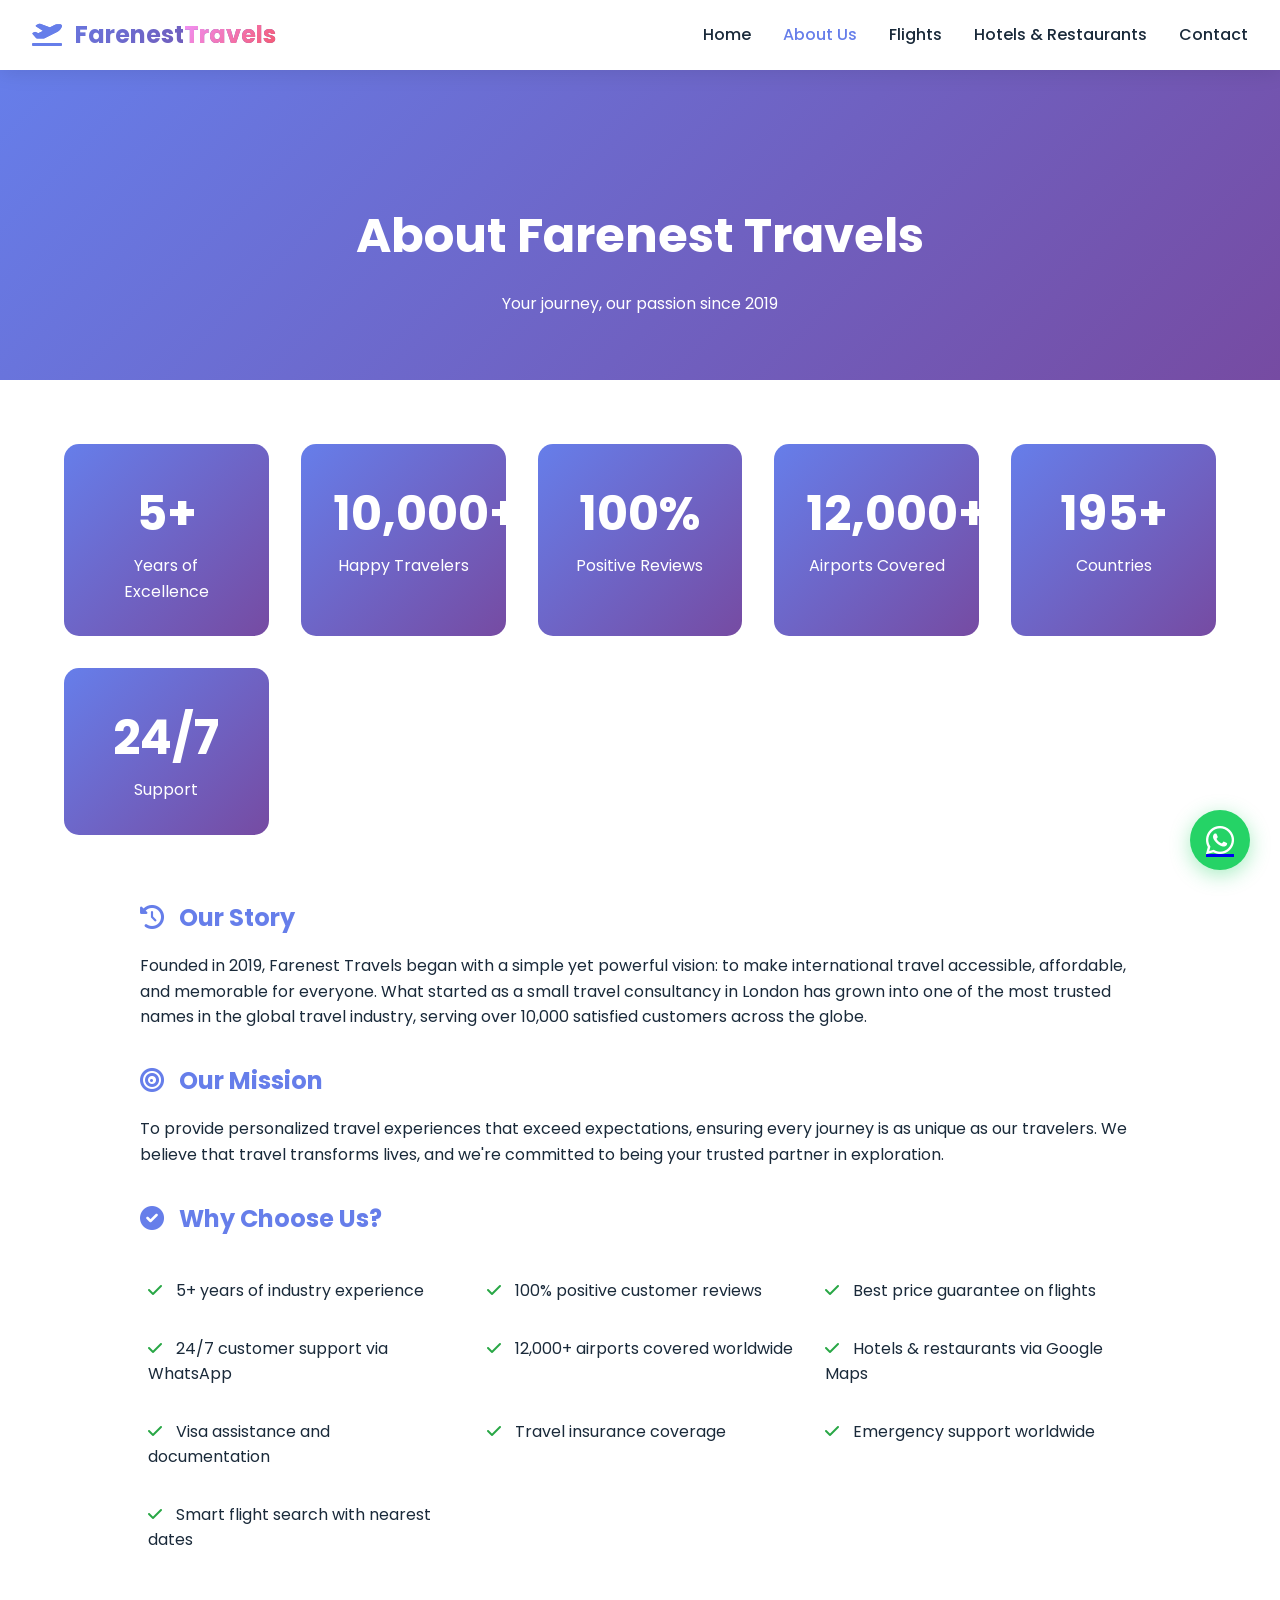
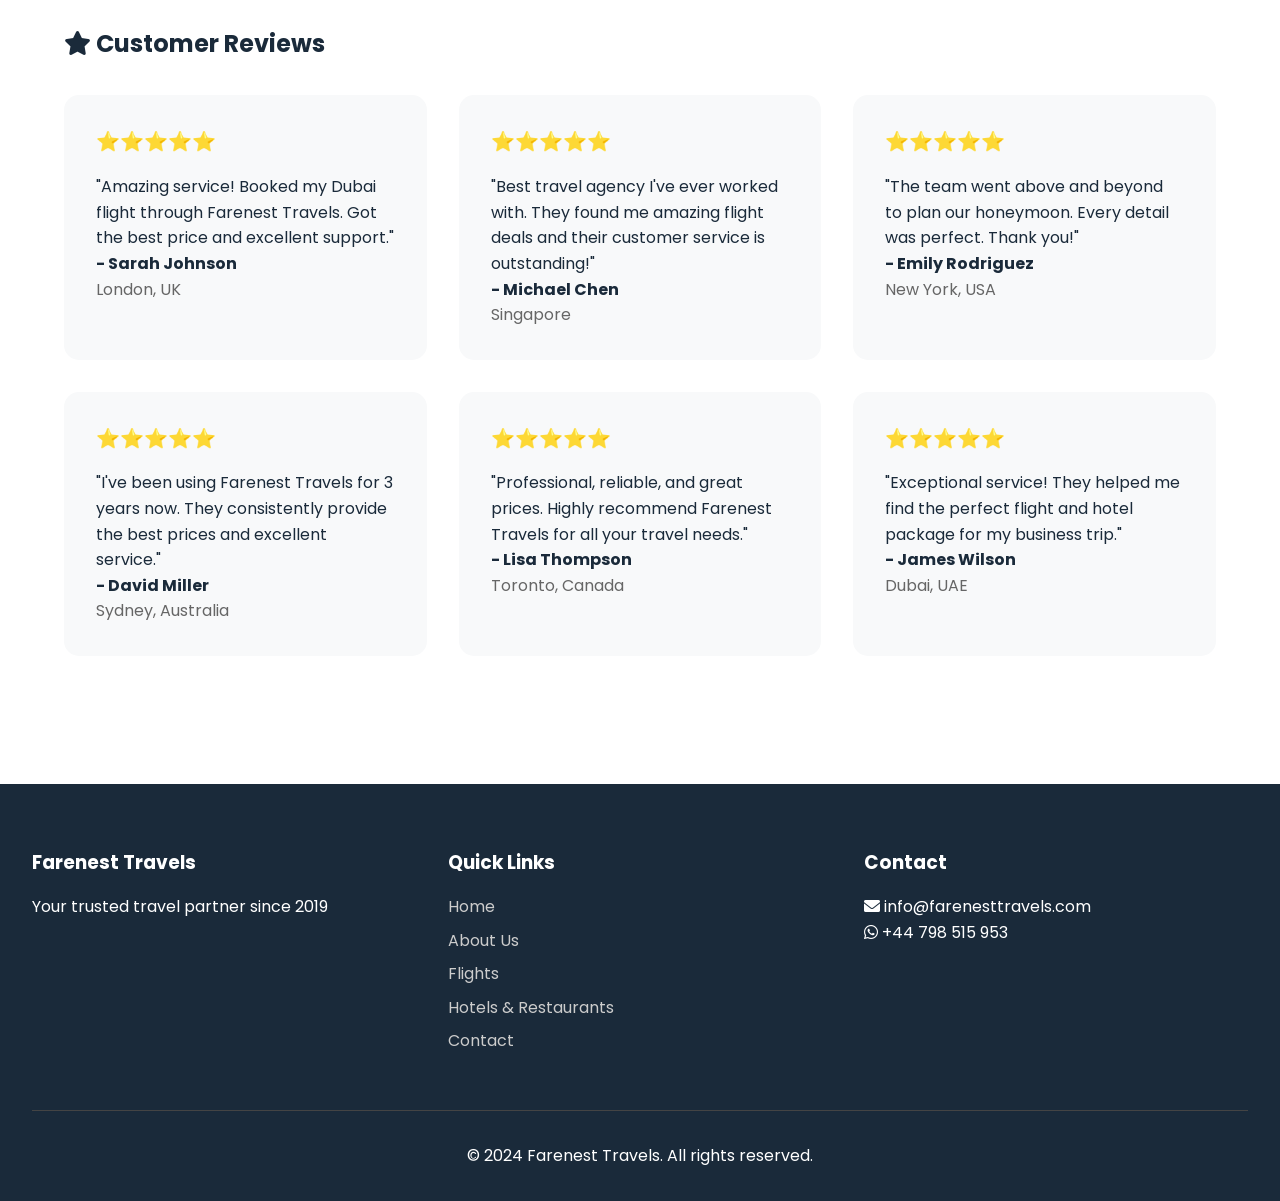
==== commit aad4f650: "Revise About Us page content and statistics Updated the About Us page with new statistics and conten" ====
--- a/about.html
+++ b/about.html
@@ -3,7 +3,7 @@
 <head>
     <meta charset="UTF-8">
     <meta name="viewport" content="width=device-width, initial-scale=1.0">
-    <title>About Us - Farenest Travels | 5 Years Excellence</title>
+    <title>About Us - Farenest Travels</title>
     <link rel="stylesheet" href="style.css">
     <link href="https://fonts.googleapis.com/css2?family=Poppins:wght@300;400;500;600;700;800&display=swap" rel="stylesheet">
     <link rel="stylesheet" href="https://cdnjs.cloudflare.com/ajax/libs/font-awesome/6.0.0/css/all.min.css">
@@ -20,7 +20,7 @@
             <li><a href="index.html">Home</a></li>
             <li><a href="about.html" class="active">About Us</a></li>
             <li><a href="flights.html">Flights</a></li>
-            <li><a href="hotels.html">Hotels</a></li>
+            <li><a href="hotels.html">Hotels & Restaurants</a></li>
             <li><a href="contact.html">Contact</a></li>
         </ul>
     </div>
@@ -53,16 +53,16 @@
                 <div class="stat-label">Positive Reviews</div>
             </div>
             <div class="stat-box">
-                <div class="stat-number">200+</div>
-                <div class="stat-label">Countries Served</div>
+                <div class="stat-number">12,000+</div>
+                <div class="stat-label">Airports Covered</div>
             </div>
             <div class="stat-box">
-                <div class="stat-number">5,000+</div>
-                <div class="stat-label">Airports Worldwide</div>
+                <div class="stat-number">195+</div>
+                <div class="stat-label">Countries</div>
             </div>
             <div class="stat-box">
-                <div class="stat-number">50,000+</div>
-                <div class="stat-label">Hotels Listed</div>
+                <div class="stat-number">24/7</div>
+                <div class="stat-label">Support</div>
             </div>
         </div>
 
@@ -73,23 +73,18 @@
             <h2><i class="fas fa-bullseye"></i> Our Mission</h2>
             <p>To provide personalized travel experiences that exceed expectations, ensuring every journey is as unique as our travelers. We believe that travel transforms lives, and we're committed to being your trusted partner in exploration.</p>
             
-            <h2><i class="fas fa-eye"></i> Our Vision</h2>
-            <p>To become the world's most trusted travel partner, connecting people to destinations across the globe with unparalleled service and unbeatable prices.</p>
-            
             <h2><i class="fas fa-check-circle"></i> Why Choose Us?</h2>
             <div class="features-list">
                 <div class="feature-item"><i class="fas fa-check"></i> 5+ years of industry experience</div>
                 <div class="feature-item"><i class="fas fa-check"></i> 100% positive customer reviews</div>
-                <div class="feature-item"><i class="fas fa-check"></i> Best price guarantee on flights and hotels</div>
-                <div class="feature-item"><i class="fas fa-check"></i> 24/7 customer support via WhatsApp & Phone</div>
-                <div class="feature-item"><i class="fas fa-check"></i> Personalized travel itineraries</div>
-                <div class="feature-item"><i class="fas fa-check"></i> Expert travel consultants</div>
-                <div class="feature-item"><i class="fas fa-check"></i> Visa assistance and documentation support</div>
+                <div class="feature-item"><i class="fas fa-check"></i> Best price guarantee on flights</div>
+                <div class="feature-item"><i class="fas fa-check"></i> 24/7 customer support via WhatsApp</div>
+                <div class="feature-item"><i class="fas fa-check"></i> 12,000+ airports covered worldwide</div>
+                <div class="feature-item"><i class="fas fa-check"></i> Hotels & restaurants via Google Maps</div>
+                <div class="feature-item"><i class="fas fa-check"></i> Visa assistance and documentation</div>
                 <div class="feature-item"><i class="fas fa-check"></i> Travel insurance coverage</div>
                 <div class="feature-item"><i class="fas fa-check"></i> Emergency support worldwide</div>
-                <div class="feature-item"><i class="fas fa-check"></i> Corporate travel management</div>
-                <div class="feature-item"><i class="fas fa-check"></i> 5000+ airports covered globally</div>
-                <div class="feature-item"><i class="fas fa-check"></i> 50,000+ hotels worldwide</div>
+                <div class="feature-item"><i class="fas fa-check"></i> Smart flight search with nearest dates</div>
             </div>
         </div>
 
@@ -105,22 +100,19 @@
         <div class="footer-section">
             <h3>Farenest Travels</h3>
             <p>Your trusted travel partner since 2019</p>
-            <p>✈️ 5 Years Excellence</p>
-            <p>⭐ 100% Positive Reviews</p>
         </div>
         <div class="footer-section">
             <h3>Quick Links</h3>
             <a href="index.html">Home</a>
             <a href="about.html">About Us</a>
             <a href="flights.html">Flights</a>
-            <a href="hotels.html">Hotels</a>
+            <a href="hotels.html">Hotels & Restaurants</a>
             <a href="contact.html">Contact</a>
         </div>
         <div class="footer-section">
-            <h3>Contact Info</h3>
+            <h3>Contact</h3>
             <p><i class="fas fa-envelope"></i> info@farenesttravels.com</p>
             <p><i class="fab fa-whatsapp"></i> +44 798 515 953</p>
-            <p><i class="fas fa-map-marker-alt"></i> London, United Kingdom</p>
         </div>
     </div>
     <div class="footer-bottom">
@@ -128,6 +120,7 @@
     </div>
 </footer>
 
+<script src="airports.js"></script>
 <script src="script.js"></script>
 </body>
 </html>
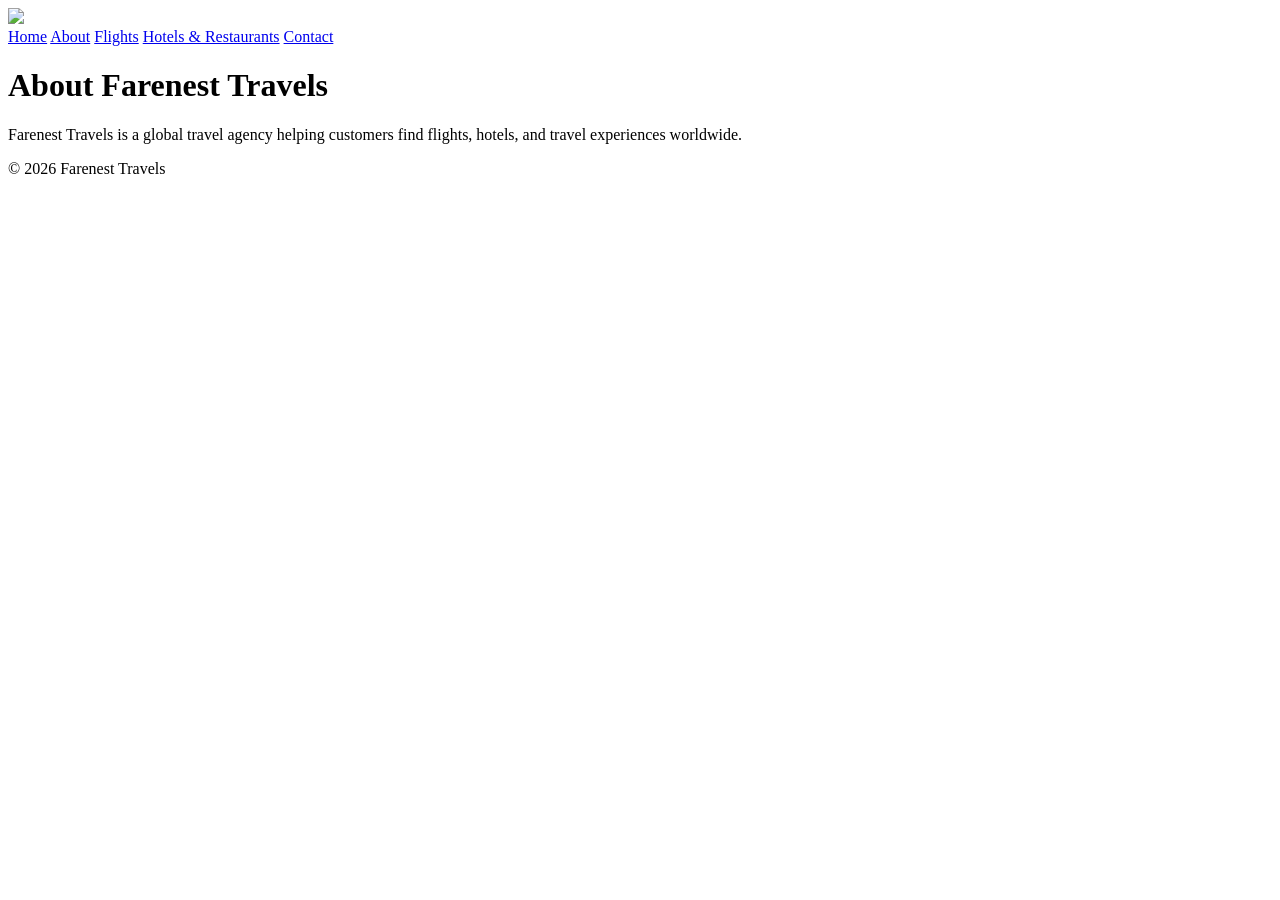
==== commit 6d05a721: "Add files via upload" ====
--- a/about.html
+++ b/about.html
@@ -1,126 +1,35 @@
-<!DOCTYPE html>
-<html lang="en">
-<head>
-    <meta charset="UTF-8">
-    <meta name="viewport" content="width=device-width, initial-scale=1.0">
-    <title>About Us - Farenest Travels</title>
-    <link rel="stylesheet" href="style.css">
-    <link href="https://fonts.googleapis.com/css2?family=Poppins:wght@300;400;500;600;700;800&display=swap" rel="stylesheet">
-    <link rel="stylesheet" href="https://cdnjs.cloudflare.com/ajax/libs/font-awesome/6.0.0/css/all.min.css">
-</head>
-<body>
-
-<nav class="navbar">
-    <div class="nav-container">
-        <div class="logo">
-            <i class="fas fa-plane-departure"></i>
-            Farenest<span>Travels</span>
-        </div>
-        <ul class="nav-links">
-            <li><a href="index.html">Home</a></li>
-            <li><a href="about.html" class="active">About Us</a></li>
-            <li><a href="flights.html">Flights</a></li>
-            <li><a href="hotels.html">Hotels & Restaurants</a></li>
-            <li><a href="contact.html">Contact</a></li>
-        </ul>
-    </div>
-</nav>
-
-<a href="https://wa.me/44798515953" class="whatsapp-float" target="_blank">
-    <div class="whatsapp-btn">
-        <i class="fab fa-whatsapp"></i>
-    </div>
-</a>
-
-<section class="page-header">
-    <h1>About Farenest Travels</h1>
-    <p>Your journey, our passion since 2019</p>
-</section>
-
-<section class="about-content">
-    <div class="container">
-        <div class="stats-grid">
-            <div class="stat-box">
-                <div class="stat-number">5+</div>
-                <div class="stat-label">Years of Excellence</div>
-            </div>
-            <div class="stat-box">
-                <div class="stat-number">10,000+</div>
-                <div class="stat-label">Happy Travelers</div>
-            </div>
-            <div class="stat-box">
-                <div class="stat-number">100%</div>
-                <div class="stat-label">Positive Reviews</div>
-            </div>
-            <div class="stat-box">
-                <div class="stat-number">12,000+</div>
-                <div class="stat-label">Airports Covered</div>
-            </div>
-            <div class="stat-box">
-                <div class="stat-number">195+</div>
-                <div class="stat-label">Countries</div>
-            </div>
-            <div class="stat-box">
-                <div class="stat-number">24/7</div>
-                <div class="stat-label">Support</div>
-            </div>
-        </div>
-
-        <div class="about-story">
-            <h2><i class="fas fa-history"></i> Our Story</h2>
-            <p>Founded in 2019, Farenest Travels began with a simple yet powerful vision: to make international travel accessible, affordable, and memorable for everyone. What started as a small travel consultancy in London has grown into one of the most trusted names in the global travel industry, serving over 10,000 satisfied customers across the globe.</p>
-            
-            <h2><i class="fas fa-bullseye"></i> Our Mission</h2>
-            <p>To provide personalized travel experiences that exceed expectations, ensuring every journey is as unique as our travelers. We believe that travel transforms lives, and we're committed to being your trusted partner in exploration.</p>
-            
-            <h2><i class="fas fa-check-circle"></i> Why Choose Us?</h2>
-            <div class="features-list">
-                <div class="feature-item"><i class="fas fa-check"></i> 5+ years of industry experience</div>
-                <div class="feature-item"><i class="fas fa-check"></i> 100% positive customer reviews</div>
-                <div class="feature-item"><i class="fas fa-check"></i> Best price guarantee on flights</div>
-                <div class="feature-item"><i class="fas fa-check"></i> 24/7 customer support via WhatsApp</div>
-                <div class="feature-item"><i class="fas fa-check"></i> 12,000+ airports covered worldwide</div>
-                <div class="feature-item"><i class="fas fa-check"></i> Hotels & restaurants via Google Maps</div>
-                <div class="feature-item"><i class="fas fa-check"></i> Visa assistance and documentation</div>
-                <div class="feature-item"><i class="fas fa-check"></i> Travel insurance coverage</div>
-                <div class="feature-item"><i class="fas fa-check"></i> Emergency support worldwide</div>
-                <div class="feature-item"><i class="fas fa-check"></i> Smart flight search with nearest dates</div>
-            </div>
-        </div>
-
-        <div class="reviews-section">
-            <h2><i class="fas fa-star"></i> Customer Reviews</h2>
-            <div class="reviews-grid" id="reviewsGrid"></div>
-        </div>
-    </div>
-</section>
-
-<footer>
-    <div class="footer-content">
-        <div class="footer-section">
-            <h3>Farenest Travels</h3>
-            <p>Your trusted travel partner since 2019</p>
-        </div>
-        <div class="footer-section">
-            <h3>Quick Links</h3>
-            <a href="index.html">Home</a>
-            <a href="about.html">About Us</a>
-            <a href="flights.html">Flights</a>
-            <a href="hotels.html">Hotels & Restaurants</a>
-            <a href="contact.html">Contact</a>
-        </div>
-        <div class="footer-section">
-            <h3>Contact</h3>
-            <p><i class="fas fa-envelope"></i> info@farenesttravels.com</p>
-            <p><i class="fab fa-whatsapp"></i> +44 798 515 953</p>
-        </div>
-    </div>
-    <div class="footer-bottom">
-        <p>&copy; 2024 Farenest Travels. All rights reserved.</p>
-    </div>
-</footer>
-
-<script src="airports.js"></script>
-<script src="script.js"></script>
-</body>
-</html>
+
+<!DOCTYPE html>
+<html>
+<head>
+<title>About</title>
+<link rel="stylesheet" href="css/style.css">
+<script src="js/main.js"></script>
+
+</head>
+<body>
+
+<header>
+<img src="images/logo.png">
+<nav>
+<a href="index.html">Home</a>
+<a href="about.html">About</a>
+<a href="flights.html">Flights</a>
+<a href="hotels.html">Hotels & Restaurants</a>
+<a href="contact.html">Contact</a>
+</nav>
+</header>
+
+
+<div class="container">
+<h1>About Farenest Travels</h1>
+<p>Farenest Travels is a global travel agency helping customers find flights, hotels, and travel experiences worldwide.</p>
+</div>
+
+
+<footer>
+© 2026 Farenest Travels
+</footer>
+
+</body>
+</html>
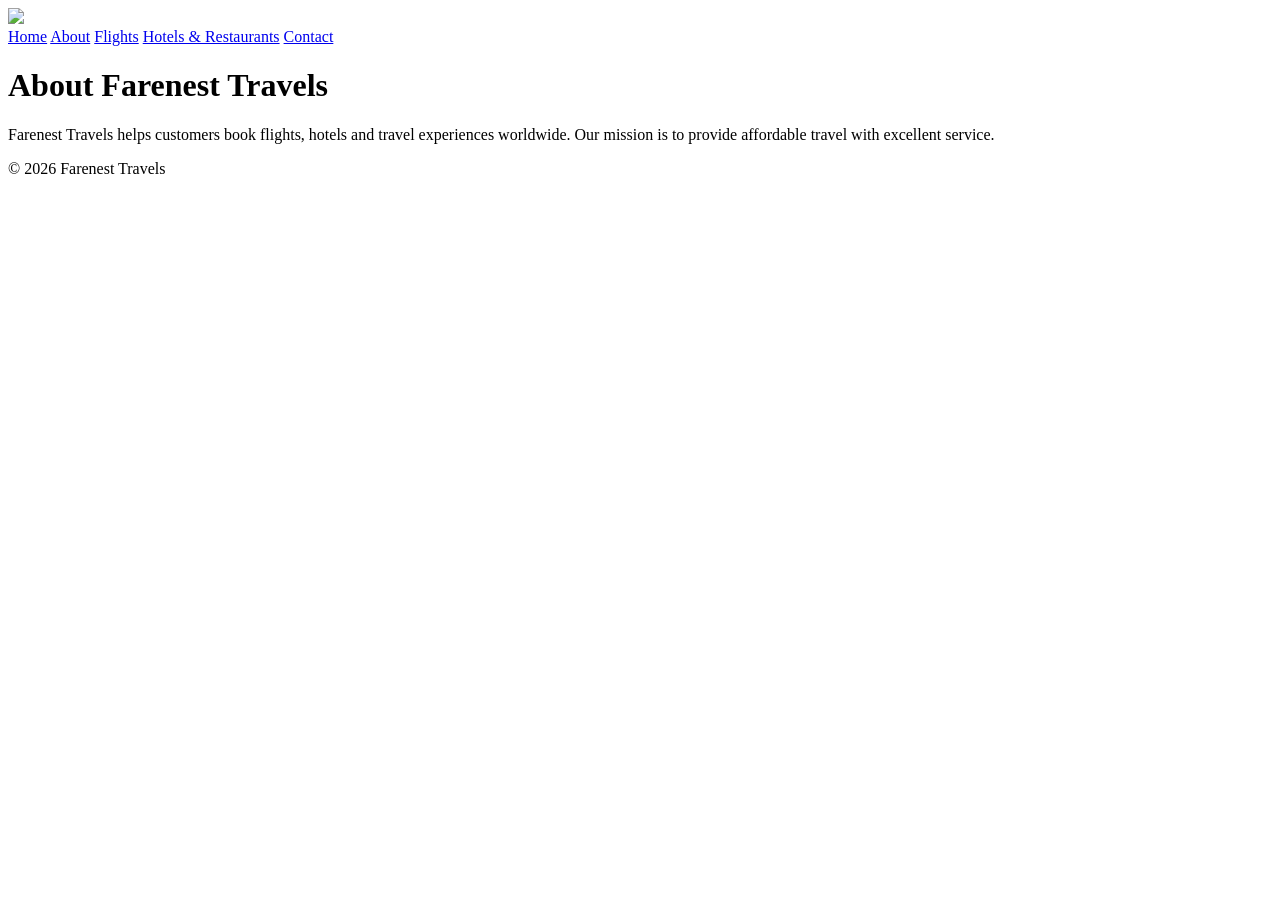
==== commit 3cf6a7d8: "Add files via upload" ====
--- a/about.html
+++ b/about.html
@@ -2,6 +2,7 @@
 <!DOCTYPE html>
 <html>
 <head>
+<meta charset="UTF-8">
 <title>About</title>
 <link rel="stylesheet" href="css/style.css">
 <script src="js/main.js"></script>
@@ -23,13 +24,11 @@
 
 <div class="container">
 <h1>About Farenest Travels</h1>
-<p>Farenest Travels is a global travel agency helping customers find flights, hotels, and travel experiences worldwide.</p>
+<p>Farenest Travels helps customers book flights, hotels and travel experiences worldwide. Our mission is to provide affordable travel with excellent service.</p>
 </div>
 
 
-<footer>
-© 2026 Farenest Travels
-</footer>
+<footer>© 2026 Farenest Travels</footer>
 
 </body>
 </html>
